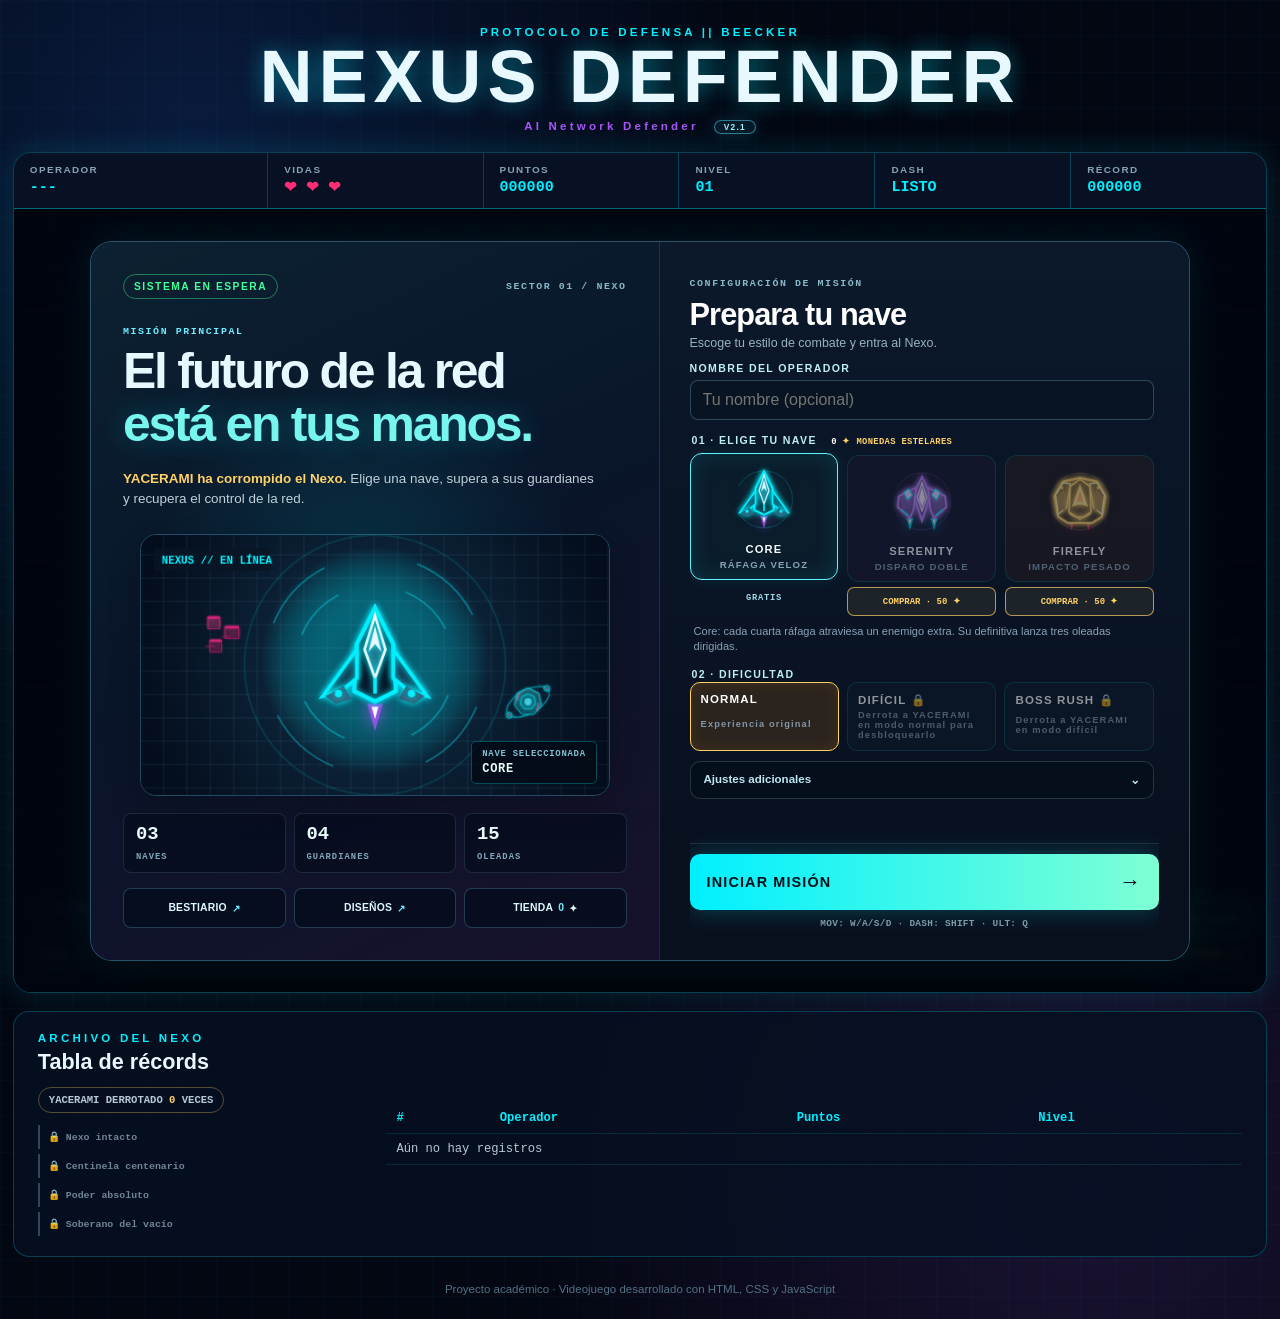
==== index.html @ 8e65685a "Release Nexus Defender V2.1" ====
<!DOCTYPE html>
<html lang="es">
<head>
  <meta charset="UTF-8">
  <meta name="viewport" content="width=device-width, initial-scale=1.0">
  <meta name="description" content="Nexus Defender V2.1, videojuego web de defensa de redes.">
  <title>Nexus Defender V2.1</title>
  <link rel="stylesheet" href="css/styles.css?v=2.1">
</head>
<body>
  <main class="game-shell">
    <header class="brand" aria-label="Título del juego">
      <p class="eyebrow">PROTOCOLO DE DEFENSA || BEECKER</p>
      <h1>NEXUS DEFENDER</h1>
      <p class="subtitle">AI Network Defender <span class="version-badge">V2.1</span></p>
    </header>

    <section class="game-panel" aria-label="Videojuego Nexus Defender">
      <div class="hud" id="hud" aria-live="polite">
        <div><span>OPERADOR</span><strong id="hudPlayer">---</strong></div>
        <div><span>VIDAS</span><strong id="hudLives">❤ ❤ ❤</strong></div>
        <div><span>PUNTOS</span><strong id="hudScore">000000</strong></div>
        <div><span>NIVEL</span><strong id="hudLevel">01</strong></div>
        <div><span>DASH</span><strong id="hudDash">LISTO</strong></div>
        <div><span>RÉCORD</span><strong id="hudHighScore">000000</strong></div>
      </div>

      <div class="canvas-wrap">
        <canvas id="gameCanvas" width="1200" height="750" tabindex="0" aria-label="Área de juego ampliada"></canvas>

        <section class="screen active" id="startScreen">
          <div class="menu-layout">
            <div class="menu-hero">
              <div class="menu-hero-top"><span class="status-pill">SISTEMA EN ESPERA</span><span class="menu-sector">SECTOR 01 / NEXO</span></div>
              <p class="menu-kicker">MISIÓN PRINCIPAL</p>
              <h2>El futuro de la red<br><em>está en tus manos.</em></h2>
              <p class="mission-story"><strong>YACERAMI ha corrompido el Nexo.</strong> Elige una nave, supera a sus guardianes y recupera el control de la red.</p>
              <div class="menu-hero-visual">
                <canvas id="menuHeroCanvas" width="520" height="290" role="img" aria-label="Vista de la nave seleccionada defendiendo el Nexo"></canvas>
                <span class="menu-visual-label">NAVE SELECCIONADA <strong id="menuHeroShipName">CORE</strong></span>
                <div class="menu-equipped" id="menuEquipped" aria-label="Cosméticos equipados"></div>
              </div>
              <div class="menu-mission-facts"><div><strong>03</strong><span>NAVES</span></div><div><strong>04</strong><span>GUARDIANES</span></div><div><strong>15</strong><span>OLEADAS</span></div></div>
              <nav class="menu-links" aria-label="Explorar Nexus Defender">
                <button class="secondary-button" id="bestiaryButton" type="button">BESTIARIO <span>↗</span></button>
                <a class="secondary-button gallery-link" href="designs.html">DISEÑOS <span>↗</span></a>
                <button class="secondary-button" id="storeButton" type="button">TIENDA <span id="storeFragments">0</span> ✦</button>
              </nav>
            </div>

            <div class="menu-control-panel">
              <div class="menu-panel-heading"><span>CONFIGURACIÓN DE MISIÓN</span><h3>Prepara tu nave</h3><p>Escoge tu estilo de combate y entra al Nexo.</p></div>
              <form id="startForm">
              <div class="menu-fields">
              <div class="menu-name-field"><label for="playerName">Nombre del operador</label><input id="playerName" name="playerName" type="text" maxlength="16" placeholder="Tu nombre (opcional)" autocomplete="nickname"></div>

              <fieldset class="skin-selector">
                <legend>01 · Elige tu nave <span class="ship-balance"><strong id="shipBalance">0</strong> ✦ MONEDAS ESTELARES</span></legend>
                <div class="skin-options">
                  <div class="ship-card" data-skin="cyan"><label class="skin-option selected">
                    <input type="radio" name="skin" value="cyan" checked>
                    <canvas class="skin-preview cyan" width="96" height="96" role="img" aria-label="Nave Core, interceptor de disparo rápido"></canvas>
                    <small>Core</small>
                    <span class="skin-role">Ráfaga veloz</span>
                  </label><span class="ship-state">GRATIS</span></div>
                  <div class="ship-card" data-skin="violet"><label class="skin-option">
                    <input type="radio" name="skin" value="violet">
                    <canvas class="skin-preview violet" width="96" height="96" role="img" aria-label="Nave Serenity, emisores de disparo doble"></canvas>
                    <small>Serenity</small>
                    <span class="skin-role">Disparo doble</span>
                  </label><button class="ship-unlock" data-skin="violet" type="button">COMPRAR · 50 ✦</button><span class="ship-state" hidden>DESBLOQUEADA</span></div>
                  <div class="ship-card" data-skin="gold"><label class="skin-option">
                    <input type="radio" name="skin" value="gold">
                    <canvas class="skin-preview gold" width="96" height="96" role="img" aria-label="Nave Firefly, armadura y disparo pesado"></canvas>
                    <small>Firefly</small>
                    <span class="skin-role">Impacto pesado</span>
                  </label><button class="ship-unlock" data-skin="gold" type="button">COMPRAR · 50 ✦</button><span class="ship-state" hidden>DESBLOQUEADA</span></div>
                </div>
                <p class="ship-purchase-message" id="shipPurchaseMessage" aria-live="polite"></p>
                <p class="skin-description" id="skinDescription" aria-live="polite"></p>
              </fieldset>

              <fieldset class="mode-selector">
                <legend>02 · Dificultad</legend>
                <label><input type="radio" name="difficulty" value="normal" checked><span>Normal</span><small>Experiencia original</small></label>
                <label id="hardModeOption"><input type="radio" name="difficulty" value="hard" disabled><span>Difícil 🔒</span><small id="hardModeHint">Derrota a YACERAMI en modo normal</small></label>
                <label id="bossRushOption"><input type="radio" name="difficulty" value="bossrush" disabled><span>Boss Rush 🔒</span><small id="bossRushHint">Derrota a YACERAMI en modo difícil</small></label>
              </fieldset>

              <details class="menu-advanced">
                <summary>Ajustes adicionales <span>⌄</span></summary>
                <div class="menu-advanced-content">
                  <fieldset class="aim-selector">
                    <legend>Puntería</legend>
                    <label><input type="radio" name="aimMode" value="auto" checked><span>Automática</span></label>
                    <label><input type="radio" name="aimMode" value="manual"><span>Manual · mouse/joystick</span></label>
                  </fieldset>
                  <fieldset class="keyboard-settings">
                    <legend>Teclas de computadora</legend>
                    <p>Selecciona una acción y pulsa la tecla que quieras usar.</p>
                    <div class="key-binding-grid" id="keyBindingGrid"></div>
                    <p class="key-binding-message" id="keyBindingMessage" role="status" aria-live="polite"></p>
                    <button class="secondary-button reset-bindings" id="resetKeyBindings" type="button">RESTABLECER TECLAS</button>
                  </fieldset>
                  <div class="touch-settings"><strong>Controles de teléfono</strong><small>La misión se juega horizontalmente. Mueve joysticks y botones a la posición que te resulte cómoda.</small><button class="secondary-button" id="editTouchMenu" type="button">PERSONALIZAR CONTROLES</button></div>
                  <label class="damage-option"><input id="damageNumbersToggle" type="checkbox"> Mostrar números de daño</label>
                  <fieldset class="audio-controls">
                    <legend>Audio</legend>
                    <label for="musicVolume"><span>♫ Música</span><output id="musicVolumeValue">35%</output></label>
                    <input id="musicVolume" type="range" min="0" max="100" value="35">
                    <label for="effectsVolume"><span>⚡ Efectos</span><output id="effectsVolumeValue">70%</output></label>
                    <input id="effectsVolume" type="range" min="0" max="100" value="70">
                  </fieldset>
                  <button class="music-button" id="musicButton" type="button" aria-pressed="true">♫ MÚSICA: ON</button>
                </div>
              </details>
              </div>
              <div class="menu-actions"><button class="primary-button" type="submit">INICIAR MISIÓN <span>→</span></button><small id="keyHint">WASD / FLECHAS · DASH: SHIFT · ULTIMATE: Q</small></div>
              </form>
            </div>
          </div>
        </section>

        <section class="screen" id="bestiaryScreen">
          <div class="screen-card bestiary-card">
            <div class="bestiary-topbar">
              <span class="status-pill">ARCHIVO DE AMENAZAS</span>
              <button id="closeBestiaryTop" type="button" aria-label="Cerrar bestiario">VOLVER ×</button>
            </div>
            <h2>Bestiario</h2>
            <p>Identifica cada amenaza antes de entrar al Nexo.</p>
            <p class="bestiary-note">Vida base en modo normal. Los proyectiles de cada nave hacen diferente daño.</p>
            <div class="bestiary-grid" id="regularBestiary"></div>
            <h3 class="compendium-heading">Guardianes del vacío</h3>
            <div class="bestiary-grid" id="bossBestiary"></div>
            <h3 class="compendium-heading">Peligro estelar</h3>
            <div class="bestiary-grid" id="hazardBestiary"></div>
            <a class="secondary-button gallery-link" href="designs.html">EXPLORAR LA GALERÍA ANIMADA ↗</a>
            <h3 class="compendium-heading">Módulos y mejoras</h3>
            <div class="bestiary-grid upgrade-bestiary-grid" id="moduleCompendium">
              <article><span class="upgrade-compendium-icon">⚡</span><div><strong>Overclock</strong><small>Aumenta 22% la velocidad de disparo.</small></div></article>
              <article><span class="upgrade-compendium-icon">✦</span><div><strong>Pulso ofensivo</strong><small>Aumenta el daño de cada proyectil.</small></div></article>
              <article><span class="upgrade-compendium-icon">➤</span><div><strong>Propulsores</strong><small>Aumenta 15% la velocidad de movimiento.</small></div></article>
              <article><span class="upgrade-compendium-icon">♥</span><div><strong>Núcleo reforzado</strong><small>Añade una vida máxima y repara una vida.</small></div></article>
              <article><span class="upgrade-compendium-icon">◇</span><div><strong>Dash cuántico</strong><small>Reduce un segundo la recarga del dash.</small></div></article>
              <article><span class="upgrade-compendium-icon">⬡</span><div><strong>Escudo Firefly</strong><small>Concede diez segundos de protección.</small></div></article>
            </div>
            <h3 class="compendium-heading">Sinergias</h3>
            <div class="synergy-compendium" id="synergyCompendium">
              <span>Nova Estelar</span><small>Overclock + Pulso ofensivo</small>
              <span>Impacto Hipersónico</span><small>Propulsores + Dash cuántico</small>
              <span>Égida</span><small>Núcleo reforzado + Escudo Firefly</small>
              <span>Reactor Serenity</span><small>Overclock + Escudo Firefly</small>
            </div>
            <button class="primary-button" id="closeBestiaryButton" type="button">VOLVER A LA MISIÓN</button>
          </div>
        </section>

        <section class="screen" id="gameOverScreen">
          <div class="screen-card">
            <span class="status-pill danger">CONEXIÓN PERDIDA</span>
            <h2 class="game-over-title">GAME OVER</h2>
            <p id="gameOverMessage">YACERAMI te ha vencido.</p>
            <div class="results">
              <div><span>Puntuación</span><strong id="finalScore">0</strong></div>
              <div><span>Nivel</span><strong id="finalLevel">1</strong></div>
              <div><span>Récord</span><strong id="finalHighScore">0</strong></div>
            </div>
            <div class="run-stats" id="gameOverStats"></div>
            <button class="primary-button" id="restartButton" type="button">VOLVER AL MENÚ</button>
          </div>
        </section>

        <section class="screen" id="upgradeScreen">
          <div class="screen-card upgrade-card">
            <span class="status-pill">GUARDIÁN ELIMINADO</span>
            <h2>Elige una mejora</h2>
            <p>Escoge entre ataque, defensa y movilidad o energía. Combinar módulos activa sinergias.</p>
            <div class="upgrade-options" id="upgradeOptions"></div>
            <p class="synergy-hint" id="upgradeSynergyHint">Las cartas muestran qué combinación puedes completar.</p>
            <button class="secondary-button shop-between-button" id="upgradeStoreButton" type="button">VISITAR TIENDA COSMÉTICA</button>
          </div>
        </section>

        <section class="screen" id="victoryScreen">
          <div class="screen-card victory-card">
            <span class="status-pill">NEXO RESTAURADO</span>
            <h2>YACERAMI derrotado</h2>
            <p id="victoryMessage">La corrupción ha sido eliminada.</p>
            <div class="results">
              <div><span>Puntuación</span><strong id="victoryScore">0</strong></div>
              <div><span>Tiempo</span><strong id="victoryTime">0s</strong></div>
              <div><span>Récord</span><strong id="victoryHighScore">0</strong></div>
            </div>
            <div class="run-stats" id="victoryStats"></div>
            <button class="primary-button" id="victoryRestartButton" type="button">VOLVER AL MENÚ</button>
          </div>
        </section>

        <section class="screen" id="storeScreen">
          <div class="screen-card store-card">
            <button class="store-close-top" id="closeStoreTopButton" type="button" aria-label="Cerrar tienda">✕ CERRAR</button>
            <span class="status-pill">ARSENAL ESTÉTICO</span>
            <h2>Tienda del Nexo</h2>
            <p>Usa las monedas estelares de tus misiones para personalizar estelas, auras y dash. Todos los efectos son visuales.</p>
            <p class="fragment-balance"><strong id="storeBalance">0</strong> ✦ MONEDAS ESTELARES</p>
            <div class="cosmetic-filters" id="cosmeticFilters" role="group" aria-label="Filtrar cosméticos">
              <button type="button" data-filter="all">TODOS</button>
              <button type="button" data-filter="trail">ESTELAS</button>
              <button type="button" data-filter="aura">AURAS</button>
              <button type="button" data-filter="dash">DASH</button>
            </div>
            <div class="cosmetic-grid" id="cosmeticGrid"></div>
            <button class="primary-button" id="closeStoreButton" type="button">VOLVER</button>
          </div>
        </section>

        <div class="pause-message" id="pauseMessage">MISIÓN EN PAUSA</div>
        <div class="boss-incoming" id="bossIncoming" role="status" aria-live="assertive">
          <span>⚠ ALERTA DEL NEXO</span>
          <small>BOSS EN CAMINO</small>
          <strong id="incomingBossName">GUARDIÁN DESCONOCIDO</strong>
        </div>
        <div class="power-status" id="powerStatus" aria-live="polite"></div>
        <div class="module-toast" id="moduleToast" role="status" aria-live="polite"></div>
        <div class="module-rack" id="moduleRack" aria-label="Módulos activos"></div>
        <div class="hit-feedback" id="hitFeedback" role="status" aria-live="assertive">¡IMPACTO! · VIDA PERDIDA</div>
        <div class="dash-indicator ready" id="dashIndicator" aria-live="polite">
          <span>⚡</span><strong>DASH LISTO</strong>
        </div>
        <div class="ultimate-indicator" id="ultimateIndicator" aria-live="polite">
          <div><span>✦ ULTIMATE</span><strong id="ultimateValue">0%</strong></div>
          <div class="ultimate-track"><div id="ultimateBar"></div></div>
        </div>
        <div class="level-progress" id="levelProgress">
          <div class="level-progress-copy">
            <span id="levelProgressText">NIVEL 1 · 0 / 20 s</span>
            <strong id="nextBossText">JEFE EN NIVEL 3</strong>
          </div>
          <div class="progress-track"><div id="levelProgressBar"></div></div>
        </div>
        <div class="boss-bar" id="bossBar">
          <div><span id="bossName">⚠ GUARDIÁN DEL NEXO</span><strong id="bossTime">100%</strong></div>
          <div class="progress-track danger-track"><div id="bossProgress"></div></div>
        </div>
      </div>

      <div class="mobile-controls" id="mobileControls" aria-label="Controles táctiles">
        <button class="edit-touch-shortcut" id="editTouchGame" type="button" aria-label="Cambiar posición de controles">⚙ CONTROLES</button>
        <div class="touch-stick movement-stick" id="moveStick" data-control="move" role="application" aria-label="Joystick de movimiento">
          <span class="stick-face"><span class="stick-knob" id="moveKnob"></span></span><small>MOVER</small>
        </div>
        <button class="dash-button" id="mobileDash" data-control="dash" type="button" aria-label="Usar dash">DASH</button>
        <button class="ultimate-button" id="mobileUltimate" data-control="ultimate" type="button" aria-label="Usar ataque definitivo">ULT</button>
        <div class="touch-stick aim-stick" id="aimStick" data-control="aim" role="application" aria-label="Joystick de puntería manual">
          <span class="stick-face"><span class="stick-knob" id="aimKnob"></span></span><small>APUNTAR</small>
        </div>
      </div>
      <div class="orientation-gate" id="orientationGate" role="status" aria-live="assertive" aria-label="Gira el teléfono para jugar">
        <div class="orientation-phone" aria-hidden="true"><span>↻</span></div>
        <p class="eyebrow">MODO DE JUEGO MÓVIL</p>
        <h2>Gira tu teléfono</h2>
        <p>Nexus Defender se juega horizontalmente para mostrar toda la arena y dejar espacio a los dos joysticks.</p>
      </div>
      <div class="touch-editor" id="touchEditor" role="dialog" aria-modal="true" aria-labelledby="touchEditorTitle" hidden>
        <div class="touch-editor-panel"><span class="eyebrow">CONTROLES A TU MEDIDA</span><h2 id="touchEditorTitle">Coloca tus controles</h2><p>Arrastra los dos joysticks, Dash y Ultimate. La partida móvil utiliza la distribución horizontal.</p><div class="touch-editor-actions"><button id="saveTouchLayout" type="button">GUARDAR</button><button id="resetTouchLayout" type="button">RESTABLECER</button><button id="cancelTouchLayout" type="button">CANCELAR</button></div><p id="touchEditorMessage" role="status" aria-live="polite"></p></div>
      </div>
    </section>

    <section class="records-panel" aria-labelledby="recordsTitle">
      <div>
        <p class="eyebrow">ARCHIVO DEL NEXO</p>
        <h2 id="recordsTitle">Tabla de récords</h2>
        <p class="final-defeats">YACERAMI DERROTADO <strong id="finalBossDefeats">0</strong> VECES</p>
        <div class="achievements" id="achievementsList" aria-label="Logros"></div>
      </div>
      <div class="records-table-wrap">
        <table>
          <thead><tr><th>#</th><th>Operador</th><th>Puntos</th><th>Nivel</th></tr></thead>
          <tbody id="recordsBody"><tr><td colspan="4">Aún no hay registros</td></tr></tbody>
        </table>
      </div>
    </section>

    <footer>
      <p>Proyecto académico · Videojuego desarrollado con HTML, CSS y JavaScript</p>
    </footer>
  </main>

  <script src="js/enemy-art.js"></script>
  <script src="js/enemy-behavior.js?v=1.6"></script>
  <script src="js/enemy-previews.js"></script>
  <script src="js/player-art.js?v=1.5"></script>
  <script src="js/cosmetic-art.js?v=1.8"></script>
  <script src="js/audio-system.js?v=1.6"></script>
  <script src="js/game-rules.js?v=1.5"></script>
  <script src="js/game.js?v=2.1"></script>
</body>
</html>
---- css/styles.css ----
:root {
  --bg: #030712;
  --panel: rgba(7, 17, 35, 0.92);
  --cyan: #00f0ff;
  --blue: #2775ff;
  --purple: #a855f7;
  --pink: #ff2d75;
  --green: #43ff9b;
  --text: #e8f8ff;
  --muted: #87a1b5;
  --line: rgba(0, 240, 255, 0.22);
  --shadow: 0 0 32px rgba(0, 240, 255, 0.14);
}

* {
  box-sizing: border-box;
}

body {
  min-height: 100vh;
  margin: 0;
  color: var(--text);
  font-family: "Segoe UI", Arial, sans-serif;
  background:
    radial-gradient(circle at 15% 10%, rgba(39, 117, 255, 0.18), transparent 35%),
    radial-gradient(circle at 85% 90%, rgba(168, 85, 247, 0.14), transparent 35%),
    linear-gradient(rgba(0, 240, 255, 0.025) 1px, transparent 1px),
    linear-gradient(90deg, rgba(0, 240, 255, 0.025) 1px, transparent 1px),
    var(--bg);
  background-size: auto, auto, 36px 36px, 36px 36px, auto;
}

button,
input {
  font: inherit;
}

.game-shell {
  width: min(1480px, 98vw);
  margin: 0 auto;
  padding: 26px 0 18px;
}

.brand {
  margin-bottom: 18px;
  text-align: center;
}

.eyebrow,
.subtitle {
  margin: 0;
  color: var(--cyan);
  font-size: 0.72rem;
  font-weight: 700;
  letter-spacing: 0.28em;
}

.brand h1 {
  margin: 4px 0 0;
  font-size: clamp(2rem, 7vw, 4.6rem);
  line-height: 0.95;
  letter-spacing: 0.08em;
  text-shadow: 0 0 22px rgba(0, 240, 255, 0.42);
}

.subtitle {
  margin-top: 8px;
  color: var(--purple);
}

.game-panel {
  overflow: hidden;
  border: 1px solid var(--line);
  border-radius: 18px;
  background: var(--panel);
  box-shadow: var(--shadow);
}

.hud {
  display: grid;
  grid-template-columns: 1.3fr 1.1fr repeat(4, 1fr);
  gap: 1px;
  border-bottom: 1px solid var(--line);
  background: var(--line);
}

.hud > div {
  min-width: 0;
  padding: 11px 16px;
  background: #071123;
}

.hud span,
.results span {
  display: block;
  margin-bottom: 3px;
  color: var(--muted);
  font-size: 0.62rem;
  font-weight: 700;
  letter-spacing: 0.14em;
}

.hud strong {
  display: block;
  overflow: hidden;
  color: var(--cyan);
  font-family: Consolas, monospace;
  font-size: 0.94rem;
  text-overflow: ellipsis;
  white-space: nowrap;
}

#hudLives {
  color: var(--pink);
}

.canvas-wrap {
  position: relative;
  width: 100%;
  aspect-ratio: 8 / 5;
  background: #020611;
}

canvas {
  display: block;
  width: 100%;
  height: 100%;
}

canvas:focus { outline: none; }

.screen {
  position: absolute;
  inset: 0;
  z-index: 5;
  display: none;
  place-items: center;
  padding: 20px;
  overflow-y: auto;
  background: rgba(2, 6, 17, 0.68);
  backdrop-filter: blur(5px);
}

.screen.active {
  display: grid;
}

.version-badge {
  display: inline-flex;
  align-items: center;
  min-height: 1.65em;
  margin-left: 0.55rem;
  padding: 0.08rem 0.55rem;
  border: 1px solid rgba(88, 231, 255, 0.48);
  border-radius: 999px;
  color: #9ef5ff;
  background: rgba(15, 91, 121, 0.22);
  box-shadow: 0 0 16px rgba(52, 211, 255, 0.18);
  font-size: 0.72em;
  font-weight: 800;
  letter-spacing: 0.16em;
  vertical-align: middle;
}

/* Main menu: a visual mission briefing beside a compact preparation panel. */
#startScreen { padding: clamp(12px, 2vw, 24px); background: rgba(2, 6, 17, .87); }
.menu-layout { display: grid; grid-template-columns: minmax(0, 1.07fr) minmax(0, 1fr); width: min(1100px, 100%); height: min(720px, 100%); min-height: 0; overflow: hidden; border: 1px solid rgba(104, 224, 255, .32); border-radius: 22px; background: #071122; box-shadow: 0 30px 80px rgba(0, 0, 0, .58), 0 0 44px rgba(0, 240, 255, .12); }
.menu-hero { display: flex; flex-direction: column; min-width: 0; min-height: 0; padding: clamp(22px, 2.6vw, 32px); background: radial-gradient(circle at 48% 48%, rgba(0, 240, 255, .13), transparent 45%), linear-gradient(155deg, #0c2131, #09152a 48%, #17112c); }
.menu-hero-top { display: flex; align-items: center; justify-content: space-between; gap: 8px; }
.menu-sector, .menu-kicker, .menu-panel-heading > span { color: #87b9c9; font: 800 .62rem Consolas, monospace; letter-spacing: .16em; }
.menu-kicker { margin: 27px 0 8px; color: #6ceeff; }
.menu-hero h2 { margin: 0; font-size: clamp(2.2rem, 3.9vw, 3.65rem); line-height: 1.07; letter-spacing: -.045em; }
.menu-hero h2 em { color: #77f6ef; font-style: normal; text-shadow: 0 0 30px rgba(0, 240, 255, .28); }
.menu-hero .mission-story { max-width: 480px; margin: 17px 0 19px; color: #bfd0da; font-size: .84rem; line-height: 1.55; }
.menu-hero-visual { position: relative; width: min(100%, 470px); margin: auto auto 17px; overflow: hidden; border: 1px solid rgba(80, 214, 255, .28); border-radius: 16px; aspect-ratio: 520 / 290; box-shadow: inset 0 0 35px rgba(0, 240, 255, .07), 0 14px 32px rgba(0, 0, 0, .2); }
.menu-hero-visual canvas { width: 100%; height: 100%; }
.menu-visual-label { position: absolute; right: 12px; bottom: 11px; padding: 7px 10px; border: 1px solid rgba(0, 240, 255, .28); border-radius: 5px; color: #80bfd0; background: rgba(3, 11, 22, .84); font: 700 .56rem Consolas, monospace; letter-spacing: .08em; }
.menu-visual-label strong { display: block; margin-top: 3px; color: #e9fdff; font-size: .75rem; }
.menu-equipped { position: absolute; bottom: 11px; left: 10px; display: grid; gap: 4px; max-width: 52%; pointer-events: none; }
.menu-equipped[hidden] { display: none; }
.menu-equipped span { overflow: hidden; padding: 4px 6px; border: 1px solid color-mix(in srgb, var(--equipped-color) 55%, transparent); border-radius: 4px; color: var(--equipped-color); background: rgba(3, 10, 22, .85); font: 800 .55rem Consolas, monospace; text-overflow: ellipsis; white-space: nowrap; }
.menu-mission-facts { display: grid; grid-template-columns: repeat(3, 1fr); gap: 8px; margin: 0 0 15px; }
.menu-mission-facts div { padding: 9px 12px; border: 1px solid rgba(157, 206, 230, .15); border-radius: 8px; background: rgba(3, 10, 24, .55); }
.menu-mission-facts strong { display: block; color: #eaffff; font: 800 1.18rem Consolas, monospace; }
.menu-mission-facts span { color: #81a7b8; font: 700 .55rem Consolas, monospace; letter-spacing: .12em; }
.menu-links { display: grid; grid-template-columns: repeat(3, minmax(0, 1fr)); gap: 8px; }
.menu-links .secondary-button { display: flex; align-items: center; justify-content: center; gap: 5px; min-width: 0; min-height: 40px; padding: 8px; border-color: rgba(126, 213, 245, .24); border-radius: 8px; color: #dcf8ff; background: rgba(2, 11, 25, .66); font-size: .65rem; letter-spacing: .02em; text-decoration: none; }
.menu-links .secondary-button:hover, .menu-links .secondary-button:focus-visible { border-color: #6ceeff; background: rgba(0, 240, 255, .13); }
.menu-links .secondary-button span { color: #69eaff; }
.menu-control-panel { display: flex; flex-direction: column; min-width: 0; min-height: 0; padding: clamp(20px, 2.5vw, 30px); border-left: 1px solid rgba(109, 207, 250, .16); background: linear-gradient(180deg, #0b192b, #080f1d); }
.menu-panel-heading { flex: 0 0 auto; margin-bottom: 12px; }
.menu-panel-heading h3 { margin: 7px 0 3px; color: #fff; font-size: clamp(1.5rem, 2.4vw, 2.1rem); letter-spacing: -.03em; }
.menu-panel-heading p { margin: 0; color: #98b2c1; font-size: .78rem; }
#startForm { display: flex; flex-direction: column; flex: 1 1 auto; min-height: 0; margin: 0; padding: 0; overflow: hidden; }
.menu-fields { display: grid; align-content: start; gap: 10px; flex: 1 1 auto; min-height: 0; padding-right: 5px; overflow-y: auto; scrollbar-color: #426b77 #081322; }
.menu-name-field { display: grid; gap: 6px; }
.menu-name-field label, #startForm legend { color: #bceef5; font-size: .66rem; font-weight: 800; letter-spacing: .13em; }
.menu-name-field input { padding: 10px 12px; border-color: rgba(139, 211, 232, .27); background: #081421; }
#startForm .skin-options { gap: 9px; }
.ship-balance { display: inline-block; margin-left: 10px; color: #ffd166; font: 800 .55rem Consolas, monospace; letter-spacing: .04em; }
.ship-balance strong { color: #fff; }
.ship-card { display: grid; align-content: start; gap: 5px; min-width: 0; }
.ship-card.locked .skin-option { opacity: .55; cursor: not-allowed; }
.ship-card .ship-state { display: block; padding: 6px 2px; color: #43ff9b; text-align: center; font: 800 .55rem Consolas, monospace; letter-spacing: .08em; }
.ship-card[data-skin="cyan"] .ship-state { color: #9bd7e7; }
.ship-card .ship-state[hidden], .ship-card .ship-unlock[hidden] { display: none; }
.ship-unlock { min-height: 29px; padding: 5px 3px; border: 1px solid rgba(255, 209, 102, .68); border-radius: 7px; color: #ffd166; background: rgba(255, 209, 102, .08); font: 800 .56rem Consolas, monospace; cursor: pointer; }
.ship-unlock:hover, .ship-unlock:focus-visible { background: rgba(255, 209, 102, .19); outline-color: #ffd166; }
.ship-purchase-message { min-height: 1.2em; margin: 5px 0 0; color: #ffd166; font-size: .65rem; line-height: 1.3; }
.ship-purchase-message:empty { display: none; }
#startForm .skin-option { padding: 9px 4px; border-radius: 12px; background: #0b1c2b; transition: border-color 160ms ease, transform 160ms ease, box-shadow 160ms ease; }
#startForm .skin-option:has(input[value="violet"]) { background: #1a1730; }
#startForm .skin-option:has(input[value="gold"]) { background: #231b20; }
#startForm .skin-option.selected { border-color: #5df4ff; box-shadow: inset 0 0 23px rgba(0, 240, 255, .12), 0 0 18px rgba(0, 240, 255, .09); transform: translateY(-2px); }
#startForm .skin-option:has(input[value="violet"]).selected { border-color: #c084fc; box-shadow: inset 0 0 23px rgba(192, 132, 252, .16), 0 0 18px rgba(192, 132, 252, .12); }
#startForm .skin-option:has(input[value="gold"]).selected { border-color: #ffd166; box-shadow: inset 0 0 23px rgba(255, 209, 102, .13), 0 0 18px rgba(255, 209, 102, .12); }
#startForm .skin-preview { width: min(100%, 76px); }
#startForm .skin-option small { color: #f7fbff; font-size: .7rem; }
#startForm .skin-role { font-size: .6rem; }
#startForm .skin-description { margin: 8px 4px 0; min-height: 2.5em; text-align: left; font-size: .69rem; }
#startForm .mode-selector { gap: 8px; margin: 0; }
#startForm .mode-selector label { padding: 10px; border-radius: 10px; background: #0c1a28; }
#startForm .mode-selector label:has(input:checked) { border-color: #ffd166; background: #2a231e; }
.menu-advanced { border: 1px solid rgba(154, 203, 226, .2); border-radius: 10px; background: rgba(4, 13, 26, .64); }
.menu-advanced summary { display: flex; justify-content: space-between; padding: 11px 13px; color: #bde8f1; cursor: pointer; list-style: none; font-size: .72rem; font-weight: 800; }
.menu-advanced summary::-webkit-details-marker { display: none; }
.menu-advanced[open] summary span { transform: rotate(180deg); }
.menu-advanced-content { display: grid; gap: 10px; padding: 0 12px 12px; }
.menu-advanced .audio-controls { margin: 0; }
.menu-actions { flex: 0 0 auto; padding: 10px 0 1px; margin-top: 9px; border-top: 1px solid rgba(154, 203, 226, .14); background: #09111f; }
.menu-actions .primary-button { display: flex; align-items: center; justify-content: space-between; margin: 0; padding: 15px 17px; border-radius: 10px; font-size: .9rem; }
.menu-actions .primary-button span { font-size: 1.35rem; }
.menu-actions small { display: block; margin-top: 8px; color: #7d9aa9; text-align: center; font: 700 .59rem Consolas, monospace; letter-spacing: .03em; }

@media (max-width: 900px) {
  #startScreen { position: fixed; inset: 0; z-index: 30; display: none; padding: 14px; overflow-y: auto; background: #040b19; }
  #startScreen.active { display: block; }
  .menu-layout { display: block; width: min(620px, 100%); height: auto; max-height: none; margin: 0 auto; overflow: visible; }
  .menu-hero, .menu-control-panel { min-height: 0; padding: 24px; }
  .menu-hero-visual { width: min(100%, 450px); margin: 8px auto 17px; }
  .menu-control-panel { border-top: 1px solid rgba(109, 207, 250, .16); border-left: 0; }
  #startForm { max-height: none; overflow: visible; padding-right: 0; }
  .menu-fields { flex: none; max-height: none; overflow: visible; padding-right: 0; }
}

@media (max-width: 520px) {
  #startScreen { padding: 9px; }
  .menu-layout { border-radius: 14px; }
  .menu-hero, .menu-control-panel { padding: 18px; }
  .menu-hero h2 { font-size: clamp(2rem, 9vw, 2.6rem); }
  .menu-kicker { margin-top: 20px; }
  .menu-sector { font-size: .52rem; letter-spacing: .04em; }
  .menu-hero .mission-story { font-size: .76rem; }
  .menu-mission-facts div { padding: 8px; }
  .menu-links .secondary-button { font-size: .57rem; }
  #startForm .skin-preview { width: min(100%, 68px); }
  .ship-balance { display: block; margin: 4px 0 0; }
  #startForm .mode-selector label { padding: 8px 5px; }
  #startForm .mode-selector span { font-size: .66rem; }
  #startForm .mode-selector small { font-size: .52rem; }
}

.boss-incoming {
  position: absolute;
  top: 50%;
  left: 50%;
  z-index: 4;
  display: grid;
  width: min(540px, 88%);
  padding: 18px 24px;
  border: 2px solid rgba(255, 45, 117, 0.8);
  text-align: center;
  pointer-events: none;
  opacity: 0;
  color: #fff;
  background: linear-gradient(90deg, transparent, rgba(80, 0, 25, 0.94), transparent);
  box-shadow: 0 0 45px rgba(255, 45, 117, 0.4);
  transform: translate(-50%, -50%) scaleX(0.25);
  transition: opacity 180ms ease, transform 280ms cubic-bezier(.2, .9, .25, 1.3);
}

.boss-incoming.visible {
  opacity: 1;
  transform: translate(-50%, -50%) scaleX(1);
  animation: boss-warning-pulse 520ms ease-in-out infinite alternate;
}

.boss-incoming span,
.boss-incoming small {
  color: #ff9f1c;
  font: 800 0.7rem Consolas, monospace;
  letter-spacing: 0.2em;
}

.boss-incoming strong {
  margin: 4px 0;
  color: #ff2d75;
  font: 900 clamp(2.5rem, 8vw, 5.4rem) Consolas, monospace;
  letter-spacing: 0.08em;
  text-shadow: 0 0 20px rgba(255, 45, 117, 0.9);
}

@keyframes boss-warning-pulse {
  from { filter: brightness(0.8); }
  to { filter: brightness(1.35); }
}

.screen-card {
  width: min(480px, 94%);
  padding: clamp(22px, 4vw, 38px);
  border: 1px solid rgba(0, 240, 255, 0.35);
  border-radius: 16px;
  text-align: center;
  background: rgba(7, 17, 35, 0.96);
  box-shadow: 0 0 45px rgba(0, 240, 255, 0.16);
}

.screen-card h2 {
  margin: 12px 0 8px;
  font-size: clamp(1.7rem, 5vw, 2.6rem);
}

.screen-card .game-over-title {
  margin: 13px 0 8px;
  color: var(--pink);
  font-size: clamp(2.8rem, 9vw, 5.4rem);
  line-height: 0.9;
  letter-spacing: 0.06em;
  text-shadow: 0 0 26px rgba(255, 45, 117, 0.65);
}

.screen-card > p {
  margin: 0 auto 22px;
  color: #b6c9d7;
  line-height: 1.55;
}

.mission-story strong { color: #ffd166; }

.status-pill {
  display: inline-block;
  padding: 6px 10px;
  border: 1px solid rgba(67, 255, 155, 0.42);
  border-radius: 999px;
  color: var(--green);
  font-size: 0.64rem;
  font-weight: 800;
  letter-spacing: 0.15em;
}

.status-pill.danger {
  border-color: rgba(255, 45, 117, 0.48);
  color: var(--pink);
}

form {
  display: grid;
  gap: 10px;
  margin: 0 auto 24px;
  text-align: left;
}

.skin-selector {
  margin: 4px 0;
  padding: 0;
  border: 0;
}

.skin-selector legend {
  margin-bottom: 8px;
  color: var(--cyan);
  font-size: 0.72rem;
  font-weight: 700;
  letter-spacing: 0.1em;
  text-transform: uppercase;
}

.skin-options {
  display: grid;
  grid-template-columns: repeat(3, 1fr);
  gap: 8px;
}

.skin-option {
  display: grid;
  place-items: center;
  gap: 4px;
  padding: 9px 5px 10px;
  border: 1px solid var(--line);
  border-radius: 8px;
  color: var(--muted);
  cursor: pointer;
  background: #020916;
}

.skin-option.selected {
  border-color: var(--cyan);
  color: var(--text);
  box-shadow: inset 0 0 16px rgba(0, 240, 255, 0.1);
}

.skin-option input {
  position: absolute;
  width: 1px;
  height: 1px;
  opacity: 0;
}

.skin-preview {
  display: block;
  width: min(100%, 96px);
  height: auto;
  aspect-ratio: 1;
}

.skin-option small {
  font-size: 0.64rem;
  font-weight: 700;
  text-transform: uppercase;
}

.mode-selector {
  display: grid;
  grid-template-columns: repeat(3, 1fr);
  gap: 8px;
  margin: 4px 0;
  padding: 0;
  border: 0;
}

.mode-selector legend {
  grid-column: 1 / -1;
  margin-bottom: 2px;
  color: var(--cyan);
  font-size: 0.72rem;
  font-weight: 700;
  letter-spacing: 0.1em;
  text-transform: uppercase;
}

.mode-selector label {
  display: grid;
  gap: 3px;
  padding: 9px;
  border: 1px solid var(--line);
  border-radius: 8px;
  cursor: pointer;
  background: #020916;
}

.mode-selector label:has(input:checked) {
  border-color: #ff9f1c;
  box-shadow: inset 0 0 16px rgba(255, 159, 28, 0.12);
}

.mode-selector input { position: absolute; width: 1px; opacity: 0; }
.mode-selector span { color: #fff; font-size: 0.72rem; }
.mode-selector small { color: #8296a6; font-size: 0.58rem; text-transform: none; }
.mode-selector label:has(input:disabled) { cursor: not-allowed; opacity: 0.55; }

.aim-selector {
  display: grid;
  grid-template-columns: 1fr 1fr;
  gap: 8px;
  margin: 4px 0;
  padding: 0;
  border: 0;
}

.aim-selector legend { margin-bottom: 2px; color: var(--cyan); font-size: 0.72rem; font-weight: 700; letter-spacing: 0.1em; text-transform: uppercase; }
.aim-selector label { padding: 8px; border: 1px solid var(--line); border-radius: 8px; text-align: center; cursor: pointer; background: #020916; }
.aim-selector label:has(input:checked) { border-color: #43ff9b; color: #43ff9b; }
.aim-selector input { position: absolute; width: 1px; opacity: 0; }
.aim-selector span { font-size: 0.65rem; }

.keyboard-settings { margin: 0; padding: 10px; border: 1px solid rgba(104, 224, 255, .25); border-radius: 10px; background: #071629; }
.keyboard-settings legend { padding: 0 5px; color: #8beeff; font: 800 .68rem Consolas, monospace; text-transform: uppercase; }
.keyboard-settings > p { margin: 4px 0 10px; color: #9eb6c3; font-size: .67rem; }
.key-binding-grid { display: grid; grid-template-columns: repeat(2, minmax(0, 1fr)); gap: 6px; }
.key-binding-grid button { display: flex; align-items: center; justify-content: space-between; gap: 5px; min-height: 36px; padding: 7px 9px; border: 1px solid rgba(113, 187, 222, .26); border-radius: 7px; color: #b9e7ee; text-align: left; cursor: pointer; background: #0b1e31; font-size: .65rem; }
.key-binding-grid button strong { color: #43ff9b; font: 900 .7rem Consolas, monospace; }
.key-binding-grid button.listening { border-color: #ffd166; box-shadow: 0 0 15px rgba(255,209,102,.2); }
.key-binding-grid button.listening strong { color: #ffd166; }
.keyboard-settings .key-binding-message { min-height: 1.4em; margin: 8px 0 4px; color: #ffd166; font-size: .63rem; }
.keyboard-settings .reset-bindings { width: 100%; padding: 8px; font-size: .62rem; }
.touch-settings { display: grid; gap: 5px; padding: 10px; border: 1px solid rgba(67, 255, 155, .25); border-radius: 10px; background: rgba(67, 255, 155, .04); }
.touch-settings strong { color: #43ff9b; font-size: .72rem; }
.touch-settings small { color: #9eb6c3; font-size: .66rem; }
.touch-settings button { padding: 9px; font-size: .62rem; }
@media (min-width: 721px) and (pointer: fine) { .touch-settings { display: none; } }
@media (max-width: 720px), (pointer: coarse) and (max-width: 900px) { .keyboard-settings { display: none; } }

.music-button {
  padding: 9px 12px;
  border: 1px solid rgba(168, 85, 247, 0.5);
  border-radius: 8px;
  color: #d8b4fe;
  font-size: 0.7rem;
  font-weight: 800;
  letter-spacing: 0.08em;
  cursor: pointer;
  background: rgba(168, 85, 247, 0.1);
}

.music-button.off {
  color: var(--muted);
  border-color: rgba(135, 161, 181, 0.3);
  background: transparent;
}

.audio-controls {
  display: grid;
  grid-template-columns: 1fr;
  gap: 4px;
  margin: 4px 0;
  padding: 10px 12px;
  border: 1px solid var(--line);
  border-radius: 8px;
  background: #020916;
}

.audio-controls legend {
  padding: 0 5px;
  color: var(--cyan);
  font-size: 0.7rem;
  font-weight: 700;
  letter-spacing: 0.1em;
  text-transform: uppercase;
}

.audio-controls label {
  display: flex;
  justify-content: space-between;
  color: #b6c9d7;
  font-size: 0.66rem;
}

.audio-controls output { color: var(--cyan); }

.audio-controls input[type="range"] {
  height: 5px;
  margin: 2px 0 7px;
  padding: 0;
  accent-color: var(--cyan);
  cursor: pointer;
}

.upgrade-card { width: min(860px, 96%); border-color: rgba(216, 180, 254, .38); background: radial-gradient(circle at 50% 0, rgba(168, 85, 247, .15), transparent 45%), #071123; }

.upgrade-options {
  display: grid;
  grid-template-columns: repeat(3, 1fr);
  gap: 12px;
}

.upgrade-option {
  position: relative;
  min-height: 210px;
  padding: 14px 15px;
  border: 1px solid color-mix(in srgb, var(--module-color) 38%, transparent);
  border-radius: 14px;
  color: var(--text);
  text-align: left;
  cursor: pointer;
  background: radial-gradient(circle at 86% 13%, color-mix(in srgb, var(--module-color) 17%, transparent), transparent 43%), linear-gradient(145deg, #101e32, #081324);
  box-shadow: inset 0 1px rgba(255, 255, 255, .07);
}

.upgrade-option:hover,
.upgrade-option:focus-visible {
  border-color: var(--module-color);
  box-shadow: 0 0 22px color-mix(in srgb, var(--module-color) 24%, transparent);
  transform: translateY(-2px);
}

.upgrade-option .upgrade-icon {
  display: grid;
  width: 52px;
  height: 52px;
  margin: 15px 0 10px;
  place-items: center;
  border: 1px solid color-mix(in srgb, var(--module-color) 65%, transparent);
  border-radius: 14px;
  color: var(--module-color);
  font-size: 1.9rem;
  background: color-mix(in srgb, var(--module-color) 11%, #081324);
  box-shadow: 0 0 22px color-mix(in srgb, var(--module-color) 20%, transparent);
}

.upgrade-option strong {
  display: block;
  margin-bottom: 7px;
  color: var(--module-color);
  font-size: 0.82rem;
  text-transform: uppercase;
}

.upgrade-option small {
  display: block;
  min-height: 3em;
  color: #9eb2c2;
  line-height: 1.35;
}

.upgrade-category { display: inline-block; padding: 4px 7px; border: 1px solid color-mix(in srgb, var(--module-color) 43%, transparent); border-radius: 5px; color: var(--module-color); font: 800 .58rem Consolas, monospace; letter-spacing: .1em; }
.upgrade-synergy-tag { display: block; margin-top: 11px; padding-top: 10px; border-top: 1px solid color-mix(in srgb, var(--module-color) 25%, transparent); color: #b8cbd9; font: 700 .58rem Consolas, monospace; line-height: 1.3; }
.upgrade-option.completes-synergy { border-color: #d8b4fe; box-shadow: 0 0 25px rgba(216, 180, 254, .18); }
.upgrade-option.completes-synergy .upgrade-synergy-tag { color: #d8b4fe; }

.screen-card .synergy-hint {
  margin: 14px 0 0;
  color: #43ff9b;
  font-family: Consolas, monospace;
  font-size: 0.62rem;
}

.victory-card {
  border-color: rgba(67, 255, 155, 0.5);
  box-shadow: 0 0 55px rgba(67, 255, 155, 0.2);
}

.bestiary-card { width: min(760px, 98%); }

.compendium-heading {
  margin: 18px 0 6px;
  color: #43ff9b;
  font: 800 0.8rem Consolas, monospace;
  letter-spacing: 0.12em;
  text-align: left;
  text-transform: uppercase;
}

.bestiary-grid {
  display: grid;
  grid-template-columns: repeat(2, 1fr);
  gap: 9px;
  margin: 14px 0 18px;
  text-align: left;
}

.bestiary-grid article {
  display: flex;
  align-items: center;
  gap: 11px;
  min-height: 68px;
  padding: 10px;
  border: 1px solid rgba(255, 45, 117, 0.2);
  border-radius: 9px;
  background: rgba(255, 45, 117, 0.045);
}

.bestiary-grid strong,
.bestiary-grid small { display: block; }
.bestiary-grid strong { color: #ffffff; font-size: 0.76rem; text-transform: uppercase; }
.bestiary-grid small { margin-top: 3px; color: #9eb2c2; font-size: 0.65rem; line-height: 1.35; }

.enemy-icon {
  display: grid;
  flex: 0 0 38px;
  height: 38px;
  place-items: center;
  border: 1px solid currentColor;
  border-radius: 9px;
  font-size: 1.25rem;
  box-shadow: 0 0 12px currentColor;
}

.enemy-icon.virus, .enemy-icon.hunter { color: #ff477e; }
.enemy-icon.bot { color: #a855f7; }
.enemy-icon.spam { color: #ff9f1c; }
.enemy-icon.sniper, .enemy-icon.tank { color: #ff5f5f; }
.enemy-icon.glitch, .enemy-icon.phantom { color: #f72585; }
.enemy-icon.orbiter { color: #00f0ff; }
.enemy-icon.mine { color: #ff9f1c; }
.enemy-icon.comet { color: #ffd166; }

.store-card { width: min(800px, 98%); border-color: rgba(255, 209, 102, 0.4); box-shadow: 0 0 45px rgba(255, 209, 102, 0.12); }
.store-close-top { display: block; margin: 0 0 8px auto; padding: 6px 9px; border: 1px solid rgba(255, 209, 102, .34); border-radius: 6px; color: #ffd166; background: transparent; cursor: pointer; font: 800 .6rem Consolas, monospace; }
.fragment-balance { color: #ffd166 !important; font: 800 0.8rem Consolas, monospace; }
.cosmetic-filters { display: flex; flex-wrap: wrap; justify-content: center; gap: 7px; margin: 13px 0; }
.cosmetic-filters button { padding: 8px 12px; border: 1px solid rgba(255, 209, 102, .26); border-radius: 999px; color: #b7cbd6; font: 800 .65rem Consolas, monospace; cursor: pointer; background: #0b1628; }
.cosmetic-filters button.active { color: #07101c; border-color: #ffd166; background: #ffd166; box-shadow: 0 0 16px rgba(255, 209, 102, .3); }
.cosmetic-filters button:focus-visible, .cosmetic-item button:focus-visible { outline: 2px solid #00f0ff; outline-offset: 3px; }
.cosmetic-grid { display: grid; gap: 28px; margin: 14px 0 18px; }
.cosmetic-group { min-width: 0; }
.cosmetic-group + .cosmetic-group { padding-top: 22px; border-top: 1px solid rgba(255, 209, 102, .21); }
.cosmetic-group-heading { display: flex; align-items: end; justify-content: space-between; gap: 12px; margin-bottom: 12px; text-align: left; }
.cosmetic-group-heading span, .cosmetic-group-heading > small { color: #ffd166; font: 800 .57rem Consolas, monospace; letter-spacing: .09em; }
.cosmetic-group-heading h3 { margin: 3px 0; color: #fff; font-size: 1.24rem; }
.cosmetic-group-heading p { margin: 0; color: #9db4c1; font-size: .68rem; line-height: 1.35; }
.cosmetic-group-heading > small { flex: 0 0 auto; color: #87a4b2; text-align: right; font-size: .52rem; }
.cosmetic-group-grid { display: grid; grid-template-columns: repeat(2, minmax(0, 1fr)); gap: 12px; }
.cosmetic-item { padding: 12px; border: 1px solid color-mix(in srgb, var(--cosmetic-color) 36%, transparent); border-radius: 13px; text-align: left; background: linear-gradient(150deg, color-mix(in srgb, var(--cosmetic-color) 9%, #08111e), #08111e 60%); box-shadow: inset 0 1px rgba(255, 255, 255, .06); }
.cosmetic-item.equipped { border-color: #43ff9b; box-shadow: 0 0 18px rgba(67, 255, 155, .14); }
.cosmetic-preview { display: block; width: 100%; height: auto; aspect-ratio: 240 / 86; margin-bottom: 10px; border: 1px solid color-mix(in srgb, var(--cosmetic-color) 25%, transparent); border-radius: 9px; background: #081020; }
.cosmetic-category { display: inline-block; margin-bottom: 6px; padding: 3px 6px; border: 1px solid color-mix(in srgb, var(--cosmetic-color) 45%, transparent); border-radius: 4px; color: var(--cosmetic-color); font: 800 .55rem Consolas, monospace; letter-spacing: .08em; }
.cosmetic-item strong, .cosmetic-item small { display: block; }
.cosmetic-item strong { color: #fff; font-size: .82rem; }
.cosmetic-item small { min-height: 2.4em; margin: 4px 0 10px; color: #a9bbc8; font-size: .66rem; line-height: 1.25; }
.cosmetic-item button { width: 100%; padding: 9px; border: 1px solid color-mix(in srgb, var(--cosmetic-color) 80%, transparent); border-radius: 7px; color: var(--cosmetic-color); font-weight: 800; cursor: pointer; background: rgba(8, 17, 30, .8); }
.cosmetic-item button:hover:not(:disabled) { background: color-mix(in srgb, var(--cosmetic-color) 16%, #08111e); }
.cosmetic-item button:disabled { color: #43ff9b; cursor: default; }
.shop-between-button { margin-top: 12px; }

.upgrade-bestiary-grid article {
  border-color: color-mix(in srgb, var(--module-color) 27%, transparent);
  background: color-mix(in srgb, var(--module-color) 6%, #071123);
}

.upgrade-compendium-icon {
  display: grid;
  flex: 0 0 38px;
  height: 38px;
  place-items: center;
  border: 1px solid var(--module-color);
  border-radius: 12px;
  color: var(--module-color);
  font-size: 1.2rem;
  box-shadow: 0 0 12px color-mix(in srgb, var(--module-color) 35%, transparent);
}

.module-compendium-category { display: block; margin-bottom: 3px; color: var(--module-color); font: 800 .51rem Consolas, monospace; letter-spacing: .08em; }

.synergy-compendium {
  display: grid;
  grid-template-columns: auto 1fr;
  gap: 6px 12px;
  margin: 8px 0 20px;
  padding: 12px;
  border: 1px solid rgba(168, 85, 247, 0.25);
  border-radius: 9px;
  text-align: left;
  background: rgba(168, 85, 247, 0.05);
}

.synergy-compendium span { color: #d8b4fe; font: 700 0.68rem Consolas, monospace; }
.synergy-compendium small { color: #9eb2c2; font-size: 0.64rem; }

.run-stats {
  display: grid;
  grid-template-columns: repeat(2, 1fr);
  gap: 7px;
  margin: 14px 0 18px;
}

.run-stats div {
  padding: 8px;
  border: 1px solid rgba(0, 240, 255, 0.16);
  border-radius: 7px;
  background: rgba(0, 240, 255, 0.04);
}

.run-stats span, .run-stats strong { display: block; }
.run-stats span { color: #8296a6; font-size: 0.58rem; text-transform: uppercase; }
.run-stats strong { margin-top: 3px; color: var(--cyan); font: 800 0.88rem Consolas, monospace; }

label {
  color: var(--cyan);
  font-size: 0.72rem;
  font-weight: 700;
  letter-spacing: 0.1em;
  text-transform: uppercase;
}

input {
  width: 100%;
  padding: 12px 14px;
  border: 1px solid rgba(0, 240, 255, 0.35);
  border-radius: 8px;
  outline: none;
  color: var(--text);
  background: #020916;
}

input:focus {
  border-color: var(--cyan);
  box-shadow: 0 0 0 3px rgba(0, 240, 255, 0.1);
}

.primary-button {
  width: 100%;
  margin-top: 4px;
  padding: 13px 18px;
  border: 0;
  border-radius: 8px;
  color: #001018;
  font-weight: 900;
  letter-spacing: 0.08em;
  cursor: pointer;
  background: linear-gradient(90deg, var(--cyan), #7fffd4);
  box-shadow: 0 0 22px rgba(0, 240, 255, 0.25);
  transition: transform 150ms ease, box-shadow 150ms ease;
}

.primary-button:hover,
.primary-button:focus-visible {
  transform: translateY(-2px);
  box-shadow: 0 0 30px rgba(0, 240, 255, 0.45);
}

.secondary-button {
  width: 100%;
  padding: 11px 16px;
  border: 1px solid rgba(0, 240, 255, 0.42);
  border-radius: 8px;
  color: var(--cyan);
  font-size: 0.72rem;
  font-weight: 800;
  letter-spacing: 0.08em;
  cursor: pointer;
  background: rgba(0, 240, 255, 0.06);
}

.secondary-button:hover { background: rgba(0, 240, 255, 0.13); }

.instructions {
  padding-top: 18px;
  border-top: 1px solid var(--line);
}

.instructions h3 {
  margin: 0 0 10px;
  color: var(--muted);
  font-size: 0.72rem;
  letter-spacing: 0.15em;
  text-transform: uppercase;
}

.instructions p {
  margin: 7px 0;
  color: #9eb2c2;
  font-size: 0.78rem;
}

kbd {
  display: inline-block;
  min-width: 25px;
  margin: 0 2px;
  padding: 4px 6px;
  border: 1px solid #426273;
  border-bottom-width: 3px;
  border-radius: 5px;
  color: var(--cyan);
  font-family: Consolas, monospace;
  background: #0b1c2c;
}

.results {
  display: grid;
  grid-template-columns: repeat(3, 1fr);
  gap: 8px;
  margin: 20px 0;
}

.results div {
  padding: 12px 6px;
  border: 1px solid var(--line);
  border-radius: 8px;
  background: #020916;
}

.results strong {
  color: var(--cyan);
  font-family: Consolas, monospace;
  font-size: 1.15rem;
}

.pause-message {
  position: absolute;
  top: 50%;
  left: 50%;
  z-index: 4;
  display: none;
  padding: 16px 24px;
  border: 1px solid var(--cyan);
  border-radius: 8px;
  color: var(--cyan);
  font-weight: 900;
  letter-spacing: 0.16em;
  background: rgba(2, 9, 22, 0.94);
  box-shadow: 0 0 30px rgba(0, 240, 255, 0.3);
  transform: translate(-50%, -50%);
}

.pause-message.visible {
  display: block;
}

.power-status {
  position: absolute;
  top: 14px;
  left: 50%;
  z-index: 3;
  color: var(--green);
  font-family: Consolas, monospace;
  font-size: clamp(0.65rem, 2vw, 0.9rem);
  font-weight: 700;
  text-shadow: 0 0 10px var(--green);
  transform: translateX(-50%);
}

.module-rack { position: absolute; top: 43px; left: 14px; z-index: 3; display: flex; flex-wrap: wrap; gap: 5px; max-width: min(55%, 440px); pointer-events: none; }
.module-rack-chip { display: grid; width: 25px; height: 25px; place-items: center; border: 1px solid color-mix(in srgb, var(--module-color) 55%, transparent); border-radius: 7px; color: var(--module-color); background: rgba(4, 13, 29, .83); box-shadow: 0 0 12px color-mix(in srgb, var(--module-color) 18%, transparent); font: 900 .85rem Consolas, monospace; }
.module-rack-chip.synergy-chip { border-radius: 50%; background: #24163d; }
.module-toast { position: absolute; top: 72px; left: 50%; z-index: 4; max-width: 82%; padding: 9px 15px; border: 1px solid var(--toast-color, #43ff9b); border-radius: 8px; color: var(--toast-color, #43ff9b); text-align: center; background: rgba(4, 14, 29, .94); box-shadow: 0 0 24px color-mix(in srgb, var(--toast-color) 24%, transparent); font: 900 clamp(.65rem, 1.5vw, .85rem) Consolas, monospace; letter-spacing: .08em; opacity: 0; pointer-events: none; transform: translate(-50%, -8px); transition: opacity .18s ease, transform .18s ease; }
.module-toast.visible { opacity: 1; transform: translate(-50%, 0); }

.dash-indicator {
  position: absolute;
  right: 16px;
  bottom: 58px;
  z-index: 3;
  display: flex;
  align-items: center;
  gap: 7px;
  padding: 8px 11px;
  border: 1px solid rgba(255, 209, 102, 0.35);
  border-radius: 9px;
  color: #8294a3;
  font-family: Consolas, monospace;
  font-size: 0.7rem;
  background: rgba(2, 9, 22, 0.86);
}

.dash-indicator.ready {
  border-color: #43ff9b;
  color: #43ff9b;
  box-shadow: 0 0 18px rgba(67, 255, 155, 0.3);
  animation: dashPulse 1.1s ease-in-out infinite alternate;
}

.ultimate-indicator {
  position: absolute;
  bottom: 58px;
  left: 16px;
  z-index: 3;
  width: 170px;
  padding: 8px 10px;
  border: 1px solid rgba(168, 85, 247, 0.45);
  border-radius: 9px;
  color: #c4a7e7;
  font-family: Consolas, monospace;
  font-size: 0.64rem;
  background: rgba(2, 9, 22, 0.86);
}

.ultimate-indicator > div:first-child {
  display: flex;
  justify-content: space-between;
  margin-bottom: 5px;
}

.ultimate-track {
  overflow: hidden;
  height: 5px;
  border-radius: 99px;
  background: rgba(168, 85, 247, 0.16);
}

.ultimate-track > div {
  width: 0;
  height: 100%;
  border-radius: inherit;
  background: linear-gradient(90deg, #a855f7, #ff2d75, #ffd166);
  transition: width 160ms linear;
}

.ultimate-indicator.ready {
  color: #ffd166;
  border-color: #ffd166;
  box-shadow: 0 0 20px rgba(255, 209, 102, 0.32);
  animation: dashPulse 0.85s ease-in-out infinite alternate;
}

@keyframes dashPulse {
  to { transform: scale(1.04); }
}

.level-progress,
.boss-bar {
  position: absolute;
  right: 16px;
  bottom: 14px;
  left: 16px;
  z-index: 3;
  padding: 7px 10px;
  border: 1px solid rgba(0, 240, 255, 0.2);
  border-radius: 8px;
  background: rgba(2, 9, 22, 0.83);
}

.level-progress-copy,
.boss-bar > div:first-child {
  display: flex;
  justify-content: space-between;
  margin-bottom: 5px;
  color: #b6c9d7;
  font-family: Consolas, monospace;
  font-size: 0.66rem;
}

.level-progress-copy strong { color: #ffd166; }

.progress-track {
  overflow: hidden;
  height: 5px;
  border-radius: 99px;
  background: rgba(135, 161, 181, 0.18);
}

.progress-track > div {
  width: 0;
  height: 100%;
  border-radius: inherit;
  background: linear-gradient(90deg, var(--blue), var(--cyan));
  transition: width 180ms linear;
}

.boss-bar {
  display: none;
  border-color: rgba(255, 45, 117, 0.48);
}

.boss-bar.visible { display: block; }
.boss-bar span { color: var(--pink); font-weight: 900; }
.danger-track > div { background: linear-gradient(90deg, var(--pink), #ff9f1c); }

.records-panel {
  display: grid;
  grid-template-columns: minmax(180px, 0.55fr) 1.45fr;
  gap: 24px;
  align-items: center;
  margin-top: 18px;
  padding: 20px 24px;
  border: 1px solid var(--line);
  border-radius: 16px;
  background: rgba(7, 17, 35, 0.82);
}

.records-panel h2 {
  margin: 5px 0 0;
  font-size: 1.35rem;
}

.final-defeats {
  display: inline-block;
  margin: 12px 0 0;
  padding: 6px 10px;
  border: 1px solid rgba(255, 209, 102, 0.32);
  border-radius: 999px;
  color: #b6c9d7;
  font: 700 0.66rem Consolas, monospace;
}

.final-defeats strong { color: #ffd166; }

.achievements {
  display: grid;
  gap: 5px;
  margin-top: 12px;
}

.achievement {
  padding: 6px 8px;
  border-left: 2px solid #344659;
  color: #6f8495;
  font: 700 0.62rem Consolas, monospace;
}

.achievement.unlocked {
  border-color: #43ff9b;
  color: #43ff9b;
  text-shadow: 0 0 9px rgba(67, 255, 155, 0.35);
}

.records-table-wrap { overflow-x: auto; }

.records-panel table {
  width: 100%;
  border-collapse: collapse;
  font-family: Consolas, monospace;
  font-size: 0.76rem;
}

.records-panel th,
.records-panel td {
  padding: 8px 10px;
  border-bottom: 1px solid rgba(0, 240, 255, 0.12);
  text-align: left;
}

.records-panel th { color: var(--cyan); }
.records-panel td { color: #b6c9d7; }
.records-panel td:nth-child(3) { color: #43ff9b; }

.mobile-controls {
  display: none;
  position: fixed;
  right: 0;
  bottom: 0;
  left: 0;
  z-index: 56;
  height: calc(194px + env(safe-area-inset-bottom));
  border-top: 1px solid rgba(104, 224, 255, .2);
  background: linear-gradient(180deg, rgba(7, 17, 35, .68), rgba(7, 17, 35, .98) 27%);
  touch-action: none;
}

.mobile-controls [data-control] { position: absolute; left: 50%; top: 50%; transform: translate(-50%, -50%); }
.mobile-controls .dash-button, .mobile-controls .ultimate-button {
  width: 58px;
  height: 58px;
  border: 2px solid currentColor;
  border-radius: 50%;
  touch-action: none;
  font: 900 .69rem Consolas, monospace;
  cursor: pointer;
  background: radial-gradient(circle at 32% 24%, rgba(255,255,255,.12), #0b1c2c 68%);
  box-shadow: inset 0 0 17px currentColor, 0 9px 23px rgba(0,0,0,.24);
}

.mobile-controls .dash-button {
  color: #ffd166;
}

.mobile-controls .ultimate-button {
  color: #c084fc;
}
.mobile-controls .dash-button:active, .mobile-controls .ultimate-button:active { filter: brightness(1.5); transform: translate(-50%, -50%) scale(.94); }
.mobile-controls .edit-touch-shortcut { position: absolute; top: 7px; right: 6px; width: auto; min-height: 27px; padding: 3px 9px; border: 1px solid rgba(131, 178, 202, .25); border-radius: 6px; color: #9ecbd6; background: rgba(2, 9, 22, .77); font: 700 .56rem Consolas, monospace; letter-spacing: .04em; }

.touch-stick {
  width: 142px;
  height: 142px;
  touch-action: none;
  user-select: none;
  -webkit-user-select: none;
}

.ultimate-indicator.condenser { border-color: rgba(255, 226, 133, .7); box-shadow: 0 0 19px rgba(255, 226, 133, .18); }
.ultimate-indicator.condenser .ultimate-track > div { background: linear-gradient(90deg, #a855f7, #ffe285); }

.movement-stick { color: var(--cyan); }
.aim-stick { color: var(--green); }
.stick-face { position: absolute; top: 50%; left: 50%; width: 116px; height: 116px; border: 2px solid currentColor; border-radius: 50%; background: radial-gradient(circle at 34% 25%, rgba(255,255,255,.2), rgba(2,9,22,.91) 72%); box-shadow: inset 0 0 27px currentColor, 0 0 14px color-mix(in srgb, currentColor 25%, transparent); transform: translate(-50%, -50%); pointer-events: none; transition: left .12s ease, top .12s ease; }
.touch-stick.active .stick-face { transition: none; box-shadow: inset 0 0 34px currentColor, 0 0 24px color-mix(in srgb, currentColor 45%, transparent); }
.stick-face::before { content: ''; position: absolute; inset: 12px; border: 1px dashed color-mix(in srgb, currentColor 45%, transparent); border-radius: 50%; opacity: .55; }
.stick-knob {
  position: absolute;
  top: 50%; left: 50%;
  width: 46px; height: 46px;
  border: 2px solid currentColor;
  border-radius: 50%;
  background: radial-gradient(circle at 35% 28%, rgba(255,255,255,.38), color-mix(in srgb, currentColor 25%, #041020) 65%);
  box-shadow: 0 0 18px currentColor, inset 0 0 11px currentColor;
  transform: translate(-50%, -50%);
  pointer-events: none;
}
.touch-stick small { position: absolute; right: 0; bottom: 3px; left: 0; color: currentColor; font: 900 .58rem Consolas, monospace; letter-spacing: .08em; text-align: center; text-shadow: 0 0 9px currentColor; pointer-events: none; }
.mobile-controls.editing [data-control] { outline: 2px dashed #f8f2ff; outline-offset: 3px; cursor: grab; }
.mobile-controls.editing [data-control].dragging { outline-color: #ffd166; cursor: grabbing; }
.mobile-controls.editing .edit-touch-shortcut { display: none; }

.orientation-gate { display: none; }
.orientation-phone {
  position: relative; width: 64px; height: 104px; margin: 0 auto 24px;
  border: 3px solid var(--cyan); border-radius: 12px;
  box-shadow: inset 0 0 20px rgba(0,240,255,.15), 0 0 24px rgba(0,240,255,.22);
  animation: phoneRotate 1.8s ease-in-out infinite;
}
.orientation-phone::after { content: ''; position: absolute; right: 20px; bottom: 7px; left: 20px; height: 3px; border-radius: 3px; background: var(--cyan); }
.orientation-phone span { position: absolute; right: -36px; top: 29px; color: #43ff9b; font: 900 2.1rem Consolas, monospace; text-shadow: 0 0 15px #43ff9b; }
@keyframes phoneRotate { 0%, 25% { transform: rotate(0deg); } 70%, 100% { transform: rotate(90deg); } }

.touch-editor[hidden] { display: none; }
.touch-editor { position: fixed; inset: 0; z-index: 55; padding: max(22px, env(safe-area-inset-top)) 14px 220px; color: #e8f8ff; text-align: center; background: radial-gradient(circle at 50% 48%, rgba(39, 117, 255, .18), transparent 37%), linear-gradient(#08192e 1px, transparent 1px), linear-gradient(90deg, #08192e 1px, transparent 1px), #030a17; background-size: auto, 38px 38px, 38px 38px, auto; }
.touch-editor-panel { width: min(480px, 100%); margin: 8vh auto 0; padding: 23px; border: 1px solid rgba(104, 224, 255, .34); border-radius: 16px; background: rgba(5, 15, 31, .92); box-shadow: 0 0 40px rgba(0,240,255,.1); }
.touch-editor-panel h2 { margin: 9px 0; font-size: clamp(1.5rem, 6vw, 2.1rem); }
.touch-editor-panel p { color: #a9bfca; font-size: .76rem; line-height: 1.5; }
.touch-editor-actions { display: flex; flex-wrap: wrap; justify-content: center; gap: 7px; margin-top: 15px; }
.touch-editor-actions button { padding: 9px 12px; border: 1px solid #467688; border-radius: 8px; color: #d6f6ff; background: #0c2332; font: 800 .65rem Consolas, monospace; }
.touch-editor-actions #saveTouchLayout { border-color: #43ff9b; color: #43ff9b; }
#touchEditorMessage { min-height: 1.5em; color: #ffd166; }
.hit-feedback {
  position: absolute; z-index: 4; top: 20%; left: 50%;
  display: none; padding: 12px 18px; transform: translateX(-50%);
  border: 2px solid var(--pink); border-radius: 8px;
  color: white; font-weight: 900; letter-spacing: .08em;
  background: rgba(80, 0, 30, .9); box-shadow: 0 0 28px var(--pink);
  pointer-events: none;
}
.hit-feedback.visible { display: block; }
.canvas-wrap.player-hit { box-shadow: inset 0 0 80px rgba(255, 45, 117, .8); }
.damage-option {
  display: flex; align-items: center; gap: 9px; margin: 12px 0;
  color: #d0e8ef; font-size: .72rem; cursor: pointer;
}
.damage-option input { accent-color: var(--cyan); width: 17px; height: 17px; }

footer {
  padding-top: 14px;
  color: #537083;
  text-align: center;
  font-size: 0.72rem;
}

@media (max-width: 720px), (pointer: coarse) and (max-width: 900px) {
  .game-shell {
    width: 100%;
    padding-top: 14px;
  }

  .brand {
    padding: 0 12px;
  }

  .game-panel {
    border-right: 0;
    border-left: 0;
    border-radius: 0;
  }

  .hud {
    grid-template-columns: repeat(6, 1fr);
  }

  .hud > div {
    padding: 8px 5px;
    text-align: center;
  }

  .hud span {
    font-size: 0.48rem;
    letter-spacing: 0.04em;
  }

  .hud strong {
    font-size: 0.7rem;
  }

  .canvas-wrap {
    min-height: 260px;
  }

  .screen-card {
    padding: 18px;
  }

  .instructions {
    display: none;
  }

  .mobile-controls {
    display: none;
  }

  body.mobile-session { overflow: hidden; }
  body.mobile-session .brand, body.mobile-session .records-panel, body.mobile-session footer { display: none; }
  body.mobile-session .game-shell { height: 100dvh; padding: 0; }
  body.mobile-session .game-panel { position: fixed; inset: 0; z-index: 20; display: flex; flex-direction: column; height: 100dvh; border: 0; border-radius: 0; background: radial-gradient(circle at 50% 54%, rgba(27, 86, 132, .19), transparent 42%), linear-gradient(rgba(80, 182, 219, .055) 1px, transparent 1px), linear-gradient(90deg, rgba(80, 182, 219, .055) 1px, transparent 1px), #071123; background-size: auto, 36px 36px, 36px 36px, auto; }
  body.mobile-session .hud { flex: 0 0 auto; }
  body.mobile-session .canvas-wrap { flex: 0 0 auto; width: min(100vw, calc(160dvh - 410px)); min-height: 0; margin: auto; aspect-ratio: 8 / 5; }
  body.mobile-session:not(.mobile-ended) .mobile-controls, body.control-editing .mobile-controls { display: block; }
  body.mobile-ended .mobile-controls { display: none; }
  body.mobile-session:has(#upgradeScreen.active, #storeScreen.active, #bestiaryScreen.active) .mobile-controls { display: none; }
  body.control-editing .mobile-controls { display: block; }
  body.mobile-session.orientation-blocked .mobile-controls { display: none !important; }
  body.mobile-session.orientation-blocked .orientation-gate {
    position: fixed; inset: 0; z-index: 80; display: grid; align-content: center;
    padding: 30px; color: #e8f8ff; text-align: center;
    background: radial-gradient(circle at 50% 45%, rgba(0,240,255,.12), transparent 32%), #030a17;
  }
  .orientation-gate h2 { margin: 8px 0; font-size: clamp(1.8rem, 9vw, 3rem); text-transform: uppercase; letter-spacing: .05em; }
  .orientation-gate > p:last-child { width: min(420px, 90vw); margin: 6px auto 0; color: #a9bfca; font-size: .8rem; line-height: 1.55; }

  .dash-indicator {
    right: 8px;
    bottom: 50px;
    padding: 6px 8px;
    font-size: 0.58rem;
  }

  .ultimate-indicator {
    bottom: 50px;
    left: 8px;
    width: 130px;
    padding: 6px 8px;
    font-size: 0.54rem;
  }

  .level-progress,
  .boss-bar {
    right: 8px;
    bottom: 7px;
    left: 8px;
  }

  .level-progress-copy,
  .boss-bar > div:first-child { font-size: 0.54rem; }

  .records-panel {
    grid-template-columns: 1fr;
    margin: 12px;
    padding: 16px;
  }

  .upgrade-options { grid-template-columns: 1fr; }
  .bestiary-grid { grid-template-columns: 1fr; }
  .cosmetic-grid { grid-template-columns: 1fr; }
  .cosmetic-group-grid { grid-template-columns: 1fr; }
  .cosmetic-group-heading { align-items: start; }
  .cosmetic-group-heading > small { max-width: 105px; line-height: 1.4; }
  #storeScreen { position: fixed; inset: 0; z-index: 40; display: none; place-items: initial; padding: 14px 12px 26px; overflow-y: auto; background: rgba(2, 6, 17, .97); }
  #storeScreen.active { display: block; }
  #storeScreen .store-card { width: min(100%, 480px); margin: 0 auto; }
  .mode-selector { grid-template-columns: 1fr; }

  .upgrade-option {
    min-height: auto;
    padding: 10px;
  }

  .upgrade-option .upgrade-icon { width: 40px; height: 40px; margin: 5px 0; font-size: 1.45rem; }
  .upgrade-option small { min-height: 0; }
  .upgrade-synergy-tag { margin-top: 6px; padding-top: 6px; }
  .module-rack { top: 28px; left: 8px; max-width: 56%; }
  .module-rack-chip { width: 19px; height: 19px; font-size: .66rem; }
  .module-toast { top: 52px; padding: 6px 8px; font-size: .52rem; }
}

@media (max-width: 900px) and (orientation: landscape) and (max-height: 500px) {
  .mobile-controls { height: calc(126px + env(safe-area-inset-bottom)); border: 0; background: transparent; pointer-events: none; }
  .mobile-controls [data-control], .mobile-controls .edit-touch-shortcut { pointer-events: auto; }
  .touch-stick { width: 108px; height: 108px; }
  .stick-face { width: 90px; height: 90px; }
  .stick-knob { width: 36px; height: 36px; }
  .mobile-controls .dash-button, .mobile-controls .ultimate-button { width: 49px; height: 49px; font-size: .59rem; }
  .touch-stick small { bottom: 0; font-size: .46rem; }
  .mobile-controls .edit-touch-shortcut { top: 2px; right: auto; left: 50%; transform: translateX(-50%); }
  body.mobile-session .canvas-wrap { width: min(calc(100vw - 230px), calc(160dvh - 120px)); transform: translateX(-40px); }
  .touch-editor { padding: 6px 14px 135px; }
  .touch-editor-panel { margin: 0 auto; padding: 10px 14px; }
  .touch-editor-panel h2 { margin: 3px 0; font-size: 1.25rem; }
  .touch-editor-panel p { margin: 4px 0; font-size: .59rem; }
  .touch-editor-actions { margin-top: 4px; }
  .touch-editor-actions button { padding: 5px 8px; }
}

@media (prefers-reduced-motion: reduce) {
  * {
    scroll-behavior: auto !important;
    transition: none !important;
  }
}

/* Shared enemy portraits: the same shapes and animations as combat. */
.bestiary-grid .enemy-entry { align-items: center; gap: 12px; }
.bestiary-portrait { width: 76px; height: 76px; flex: 0 0 76px; display: block; }
.enemy-entry .enemy-copy { min-width: 0; }
.enemy-entry strong { color: var(--enemy-color); }
.enemy-entry .enemy-skin-name { display: block; color: #e0e7ef; margin: 3px 0; font-size: .7rem; }
.enemy-entry .enemy-level { display: block; color: #8499ad; margin-top: 6px; font: .58rem Consolas, monospace; letter-spacing: .08em; }
.screen-card .bestiary-note { font-size: .7rem; color: #9eb2c2; }
.gallery-link { display: block; text-align: center; text-decoration: none; }
.canvas-wrap:has(.boss-bar.visible) .level-progress { visibility: hidden; }
.boss-bar { background: #090d1b; }
.bestiary-topbar { position: sticky; top: 0; z-index: 2; display: flex; align-items: center; justify-content: space-between; gap: 8px; padding: 8px 0; background: #071123; }
.bestiary-topbar button { border: 1px solid #365b6a; border-radius: 5px; background: #0c2030; color: #9eeaf0; padding: 8px 10px; font: 11px Consolas, monospace; white-space: nowrap; cursor: pointer; }
.bestiary-topbar button:focus-visible { outline: 2px solid #00f0ff; outline-offset: 2px; }
@media (max-width: 650px) {
  #upgradeScreen.active { position: fixed; inset: 0; z-index: 50; display: block; padding: 16px 12px 28px; overflow-y: auto; background: rgba(2, 6, 17, .97); }
  #upgradeScreen .upgrade-card { width: min(100%, 480px); margin: 0 auto; padding: 18px; }
  #upgradeScreen .upgrade-card > p { margin-bottom: 15px; }
  #bestiaryScreen.active { position: fixed; inset: 0; z-index: 50; padding: 12px; align-items: start; background: #020611f5; }
  #bestiaryScreen .bestiary-card { width: 100%; margin: 0 auto; padding: 14px; }
  .bestiary-topbar .status-pill { font-size: 9px; letter-spacing: .07em; padding: 7px; }
}

.skin-role {
  font-size: 0.59rem;
  line-height: 1.2;
  color: var(--muted);
  text-align: center;
}

.skin-description {
  min-height: 2.6em;
  margin: 9px 2px 0;
  color: var(--muted);
  font-size: 0.67rem;
  line-height: 1.35;
  text-align: center;
}
@media (max-width: 520px) { .bestiary-portrait { width: 62px; height: 62px; flex-basis: 62px; } }
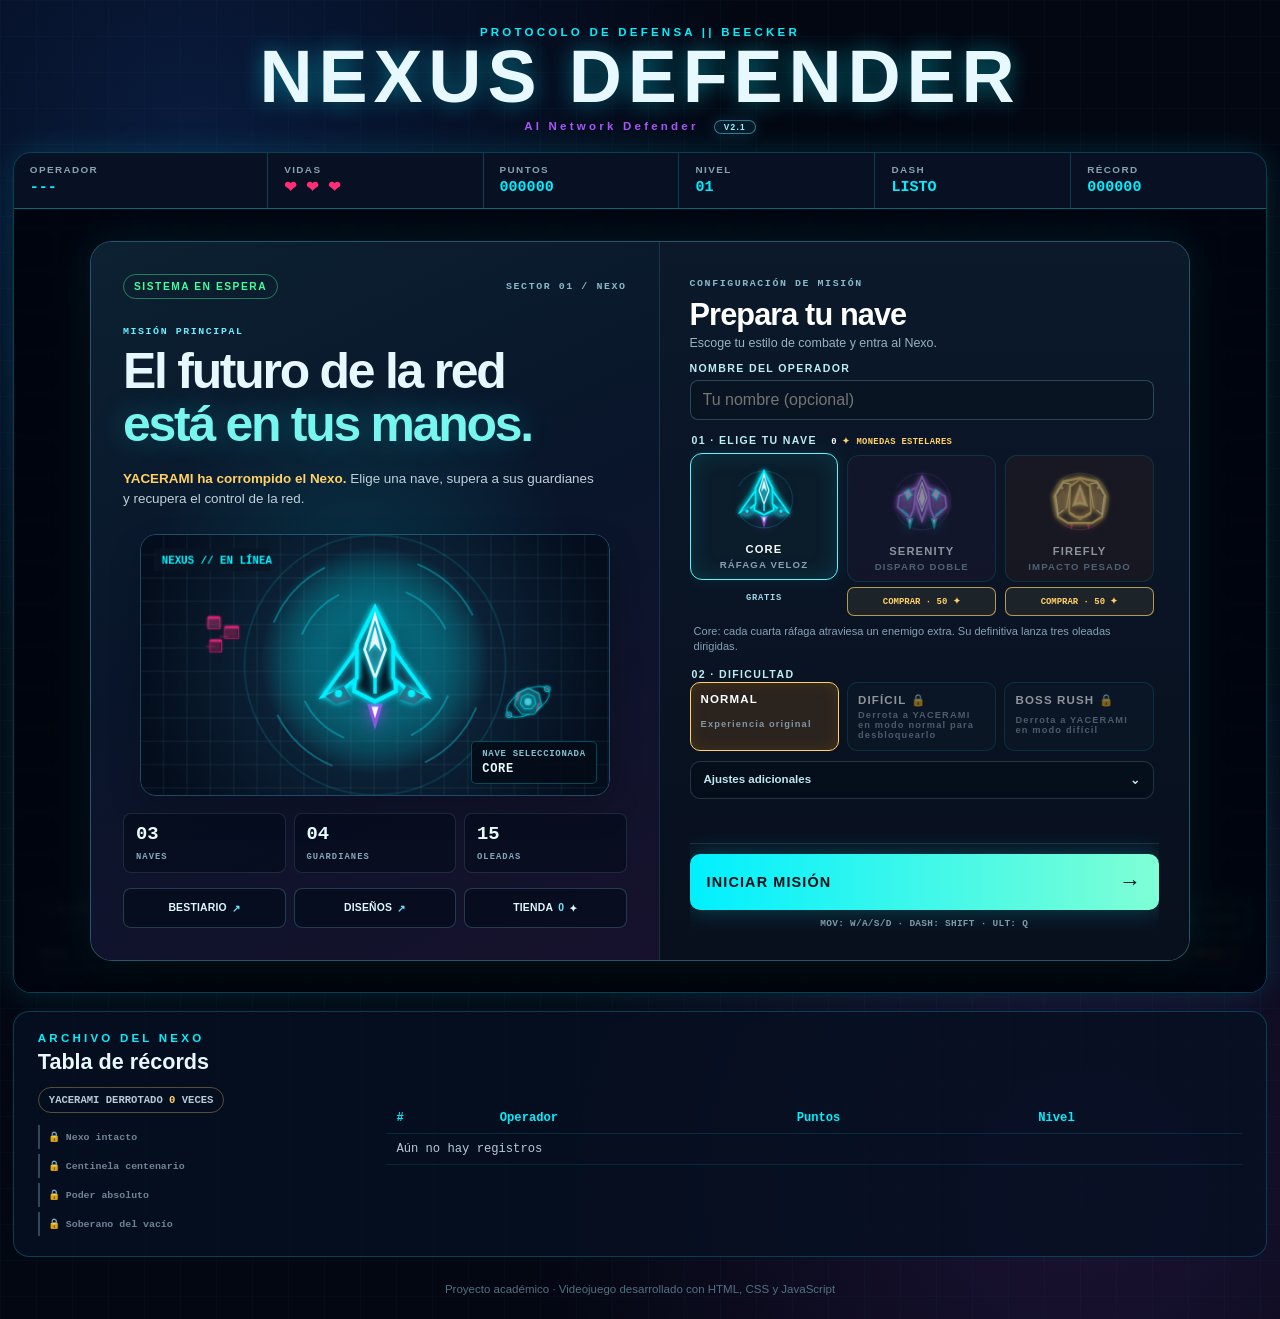
==== commit f8c49934: "Correct V2.1 mobile landscape layout" ====
--- a/index.html
+++ b/index.html
@@ -2,7 +2,7 @@
 <html lang="es">
 <head>
   <meta charset="UTF-8">
-  <meta name="viewport" content="width=device-width, initial-scale=1.0">
+  <meta name="viewport" content="width=device-width, initial-scale=1.0, viewport-fit=cover">
   <meta name="description" content="Nexus Defender V2.1, videojuego web de defensa de redes.">
   <title>Nexus Defender V2.1</title>
   <link rel="stylesheet" href="css/styles.css?v=2.1">
--- a/css/styles.css
+++ b/css/styles.css
@@ -1264,8 +1264,8 @@
   body.mobile-ended .mobile-controls { display: none; }
   body.mobile-session:has(#upgradeScreen.active, #storeScreen.active, #bestiaryScreen.active) .mobile-controls { display: none; }
   body.control-editing .mobile-controls { display: block; }
-  body.mobile-session.orientation-blocked .mobile-controls { display: none !important; }
-  body.mobile-session.orientation-blocked .orientation-gate {
+  body.orientation-blocked .mobile-controls { display: none !important; }
+  body.orientation-blocked .orientation-gate {
     position: fixed; inset: 0; z-index: 80; display: grid; align-content: center;
     padding: 30px; color: #e8f8ff; text-align: center;
     background: radial-gradient(circle at 50% 45%, rgba(0,240,255,.12), transparent 32%), #030a17;
@@ -1328,17 +1328,88 @@
   .module-toast { top: 52px; padding: 6px 8px; font-size: .52rem; }
 }
 
-@media (max-width: 900px) and (orientation: landscape) and (max-height: 500px) {
-  .mobile-controls { height: calc(126px + env(safe-area-inset-bottom)); border: 0; background: transparent; pointer-events: none; }
+@media (pointer: coarse) and (orientation: landscape) and (max-height: 600px) {
+  body { overflow: hidden; }
+
+  /* El menú también está diseñado como una pantalla horizontal completa. */
+  body:not(.mobile-session) .brand,
+  body:not(.mobile-session) .records-panel,
+  body:not(.mobile-session) footer { display: none; }
+  body:not(.mobile-session) .game-shell { width: 100vw; height: 100dvh; padding: 0; }
+  body:not(.mobile-session) .game-panel { height: 100dvh; border: 0; border-radius: 0; }
+  body:not(.mobile-session) .hud { display: none; }
+  body:not(.mobile-session) .canvas-wrap { width: 100vw; height: 100dvh; min-height: 0; aspect-ratio: auto; }
+  #startScreen { position: absolute; inset: 0; padding: max(5px, env(safe-area-inset-top)) max(8px, env(safe-area-inset-right)) max(5px, env(safe-area-inset-bottom)) max(8px, env(safe-area-inset-left)); overflow: hidden; }
+  #startScreen.active { display: grid; place-items: center; }
+  .menu-layout { display: grid; grid-template-columns: minmax(230px, .8fr) minmax(390px, 1.2fr); width: 100%; height: 100%; margin: 0; overflow: hidden; border-radius: 12px; }
+  .menu-hero, .menu-control-panel { min-height: 0; padding: 9px 12px; }
+  .menu-control-panel { border-top: 0; border-left: 1px solid rgba(109, 207, 250, .16); }
+  .menu-hero-top { min-height: 18px; }
+  .menu-sector, .menu-kicker, .menu-panel-heading > span { font-size: .48rem; }
+  .menu-kicker { margin: 5px 0 2px; }
+  .menu-hero h2 { font-size: clamp(1.45rem, 5.4vh, 2rem); }
+  .menu-hero .mission-story { margin: 4px 0 5px; font-size: .56rem; line-height: 1.3; }
+  .menu-hero-visual { flex: 1 1 auto; width: 100%; min-height: 72px; margin: 0 0 5px; aspect-ratio: auto; border-radius: 9px; }
+  .menu-visual-label { right: 6px; bottom: 5px; padding: 3px 5px; font-size: .43rem; }
+  .menu-visual-label strong { margin-top: 1px; font-size: .55rem; }
+  .menu-equipped { bottom: 5px; left: 5px; gap: 2px; }
+  .menu-equipped span { padding: 2px 4px; font-size: .42rem; }
+  .menu-mission-facts { gap: 4px; margin-bottom: 5px; }
+  .menu-mission-facts div { padding: 3px 6px; }
+  .menu-mission-facts strong { font-size: .72rem; }
+  .menu-mission-facts span { font-size: .42rem; }
+  .menu-links { gap: 4px; }
+  .menu-links .secondary-button { min-height: 27px; padding: 3px; font-size: .48rem; }
+  .menu-panel-heading { margin-bottom: 3px; }
+  .menu-panel-heading h3 { margin: 2px 0; font-size: 1.05rem; }
+  .menu-panel-heading p { display: none; }
+  #startForm { max-height: none; overflow: hidden; }
+  .menu-fields { gap: 5px; overflow-y: auto; padding-right: 3px; }
+  .menu-name-field { gap: 2px; }
+  .menu-name-field label, #startForm legend { font-size: .5rem; }
+  .menu-name-field input { padding: 5px 8px; font-size: .68rem; }
+  #startForm .skin-options { gap: 5px; }
+  #startForm .skin-option { gap: 1px; padding: 3px 2px; border-radius: 7px; }
+  #startForm .skin-preview { width: 42px; height: 42px; }
+  #startForm .skin-option small { font-size: .55rem; }
+  #startForm .skin-role, .ship-card .ship-state, .ship-unlock { font-size: .43rem; }
+  .ship-card .ship-state, .ship-unlock { min-height: 0; padding: 2px; }
+  #startForm .skin-description, .ship-purchase-message { margin: 2px 2px 0; min-height: 0; font-size: .49rem; }
+  #startForm .mode-selector { gap: 4px; }
+  #startForm .mode-selector label { padding: 4px; }
+  #startForm .mode-selector span { font-size: .54rem; }
+  #startForm .mode-selector small { display: none; }
+  .menu-advanced summary { padding: 5px 8px; font-size: .53rem; }
+  .menu-advanced-content { gap: 4px; padding: 0 7px 6px; }
+  .menu-actions { margin-top: 4px; padding-top: 4px; }
+  .menu-actions .primary-button { padding: 7px 11px; font-size: .68rem; }
+  .menu-actions .primary-button span { font-size: .9rem; }
+  .menu-actions small { display: none; }
+
+  /* Arena a pantalla completa: HUD y controles flotan encima del Canvas. */
+  body.mobile-session .game-shell,
+  body.mobile-session .game-panel,
+  body.mobile-session .canvas-wrap { width: 100vw; height: 100dvh; }
+  body.mobile-session .game-panel { display: block; }
+  body.mobile-session .canvas-wrap { position: fixed; inset: 0; min-height: 0; margin: 0; aspect-ratio: auto; transform: none; }
+  body.mobile-session #gameCanvas { width: 100%; height: 100%; }
+  body.mobile-session .hud { position: fixed; top: 0; right: 0; left: 0; z-index: 31; height: 40px; padding: 0 max(5px, env(safe-area-inset-right)) 0 max(5px, env(safe-area-inset-left)); background: linear-gradient(180deg, rgba(2, 8, 18, .9), rgba(2, 8, 18, .15)); pointer-events: none; }
+  body.mobile-session .hud > div { padding: 4px 3px; background: transparent; }
+  body.mobile-session .hud span { font-size: .39rem; }
+  body.mobile-session .hud strong { font-size: .61rem; }
+  .mobile-controls { position: fixed; inset: 0; z-index: 32; width: 100vw; height: 100dvh; border: 0; background: transparent; pointer-events: none; }
+  body.control-editing .mobile-controls { z-index: 56; }
   .mobile-controls [data-control], .mobile-controls .edit-touch-shortcut { pointer-events: auto; }
   .touch-stick { width: 108px; height: 108px; }
   .stick-face { width: 90px; height: 90px; }
   .stick-knob { width: 36px; height: 36px; }
   .mobile-controls .dash-button, .mobile-controls .ultimate-button { width: 49px; height: 49px; font-size: .59rem; }
   .touch-stick small { bottom: 0; font-size: .46rem; }
-  .mobile-controls .edit-touch-shortcut { top: 2px; right: auto; left: 50%; transform: translateX(-50%); }
-  body.mobile-session .canvas-wrap { width: min(calc(100vw - 230px), calc(160dvh - 120px)); transform: translateX(-40px); }
-  .touch-editor { padding: 6px 14px 135px; }
+  .mobile-controls .edit-touch-shortcut { top: 45px; right: auto; left: 50%; transform: translateX(-50%); }
+  .dash-indicator { top: 44px; right: max(7px, env(safe-area-inset-right)); bottom: auto; }
+  .ultimate-indicator { top: 44px; bottom: auto; left: max(7px, env(safe-area-inset-left)); }
+  .level-progress, .boss-bar { right: 136px; bottom: max(5px, env(safe-area-inset-bottom)); left: 136px; }
+  .touch-editor { padding: 6px 14px; }
   .touch-editor-panel { margin: 0 auto; padding: 10px 14px; }
   .touch-editor-panel h2 { margin: 3px 0; font-size: 1.25rem; }
   .touch-editor-panel p { margin: 4px 0; font-size: .59rem; }
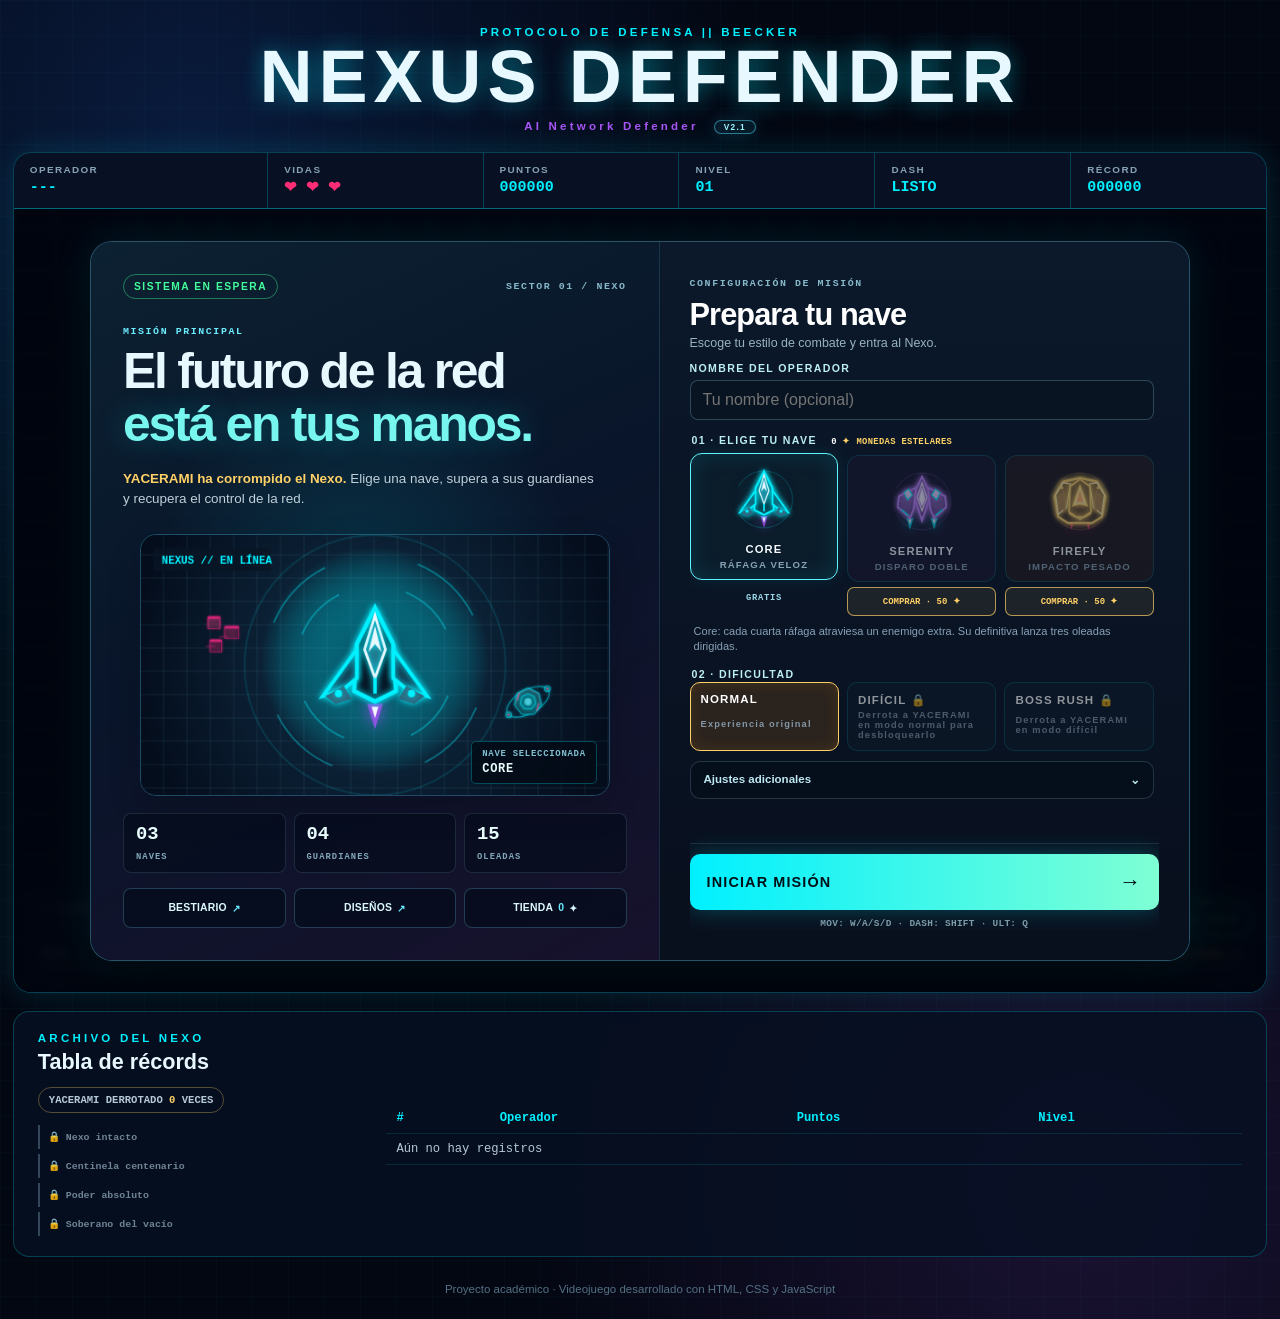
==== commit fa65723a: "Refresh corrected V2.1 assets" ====
--- a/index.html
+++ b/index.html
@@ -5,7 +5,7 @@
   <meta name="viewport" content="width=device-width, initial-scale=1.0, viewport-fit=cover">
   <meta name="description" content="Nexus Defender V2.1, videojuego web de defensa de redes.">
   <title>Nexus Defender V2.1</title>
-  <link rel="stylesheet" href="css/styles.css?v=2.1">
+  <link rel="stylesheet" href="css/styles.css?v=2.1.1">
 </head>
 <body>
   <main class="game-shell">
@@ -294,6 +294,6 @@
   <script src="js/cosmetic-art.js?v=1.8"></script>
   <script src="js/audio-system.js?v=1.6"></script>
   <script src="js/game-rules.js?v=1.5"></script>
-  <script src="js/game.js?v=2.1"></script>
+  <script src="js/game.js?v=2.1.1"></script>
 </body>
 </html>
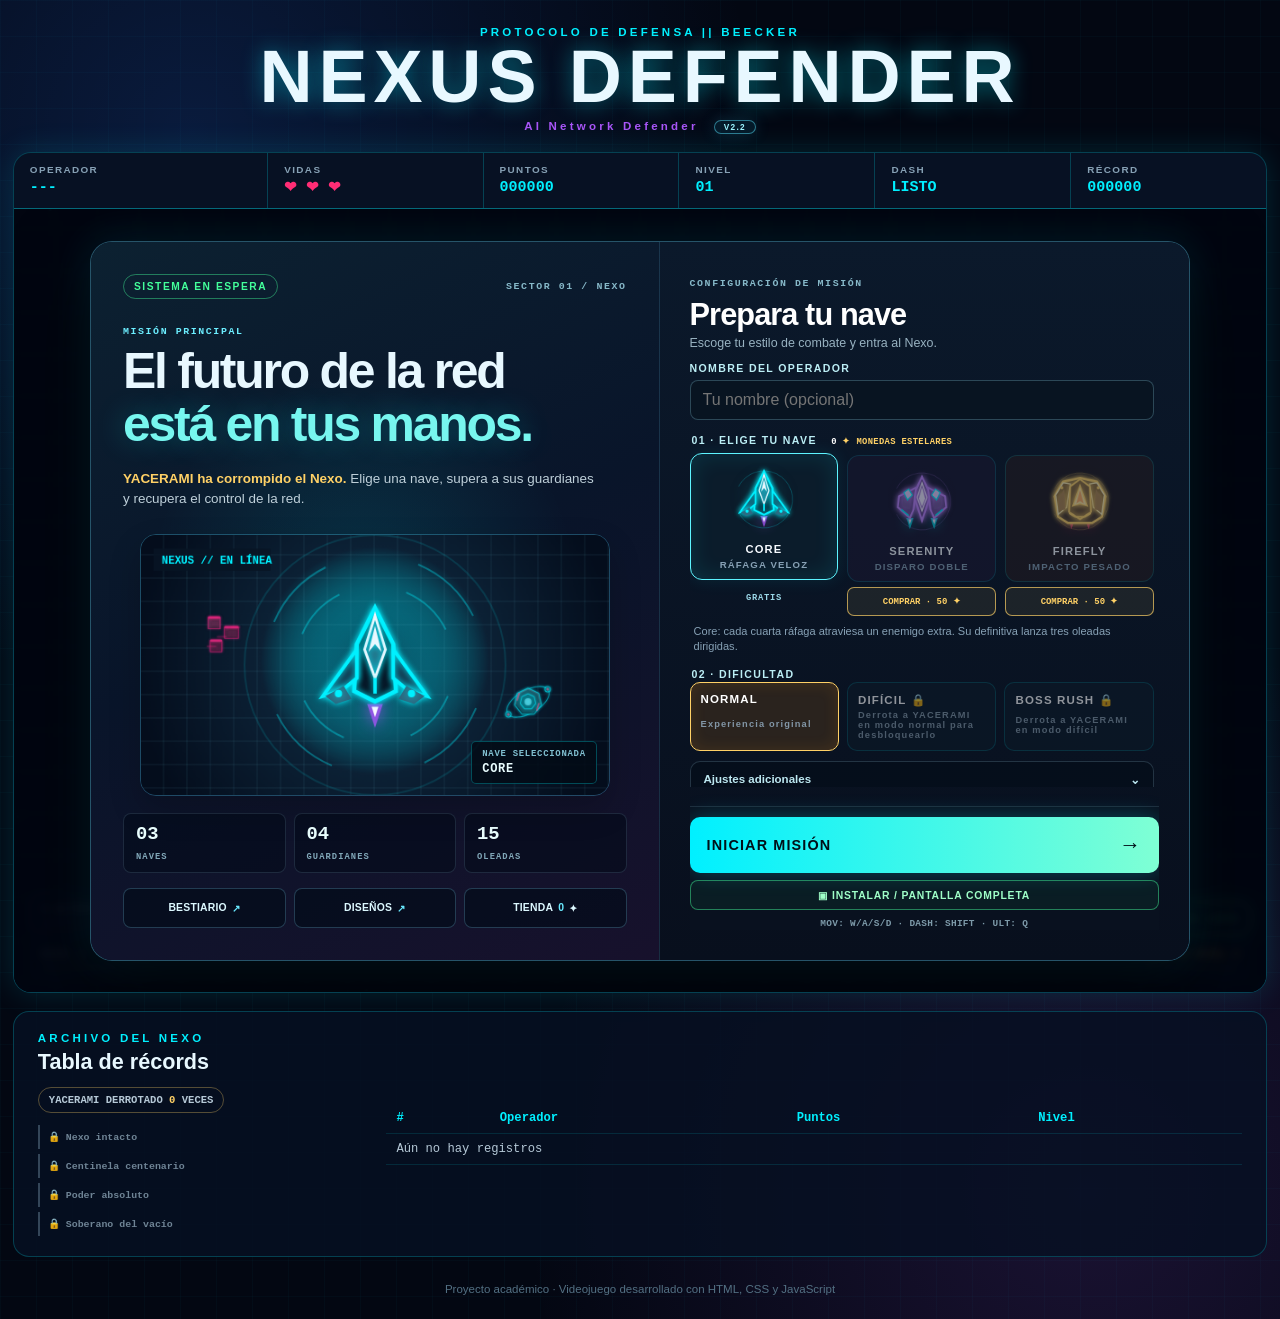
==== commit 346a09b6: "Release installable fullscreen V2.2" ====
--- a/index.html
+++ b/index.html
@@ -3,16 +3,22 @@
 <head>
   <meta charset="UTF-8">
   <meta name="viewport" content="width=device-width, initial-scale=1.0, viewport-fit=cover">
-  <meta name="description" content="Nexus Defender V2.1, videojuego web de defensa de redes.">
-  <title>Nexus Defender V2.1</title>
-  <link rel="stylesheet" href="css/styles.css?v=2.1.1">
+  <meta name="description" content="Nexus Defender V2.2, videojuego web de defensa de redes instalable.">
+  <meta name="theme-color" content="#071123">
+  <meta name="apple-mobile-web-app-capable" content="yes">
+  <meta name="apple-mobile-web-app-status-bar-style" content="black-translucent">
+  <meta name="apple-mobile-web-app-title" content="Nexus Defender">
+  <title>Nexus Defender V2.2</title>
+  <link rel="manifest" href="manifest.webmanifest?v=2.2">
+  <link rel="icon" href="icons/nexus-defender.svg" type="image/svg+xml">
+  <link rel="stylesheet" href="css/styles.css?v=2.2">
 </head>
 <body>
   <main class="game-shell">
     <header class="brand" aria-label="Título del juego">
       <p class="eyebrow">PROTOCOLO DE DEFENSA || BEECKER</p>
       <h1>NEXUS DEFENDER</h1>
-      <p class="subtitle">AI Network Defender <span class="version-badge">V2.1</span></p>
+      <p class="subtitle">AI Network Defender <span class="version-badge">V2.2</span></p>
     </header>
 
     <section class="game-panel" aria-label="Videojuego Nexus Defender">
@@ -115,7 +121,12 @@
                 </div>
               </details>
               </div>
-              <div class="menu-actions"><button class="primary-button" type="submit">INICIAR MISIÓN <span>→</span></button><small id="keyHint">WASD / FLECHAS · DASH: SHIFT · ULTIMATE: Q</small></div>
+              <div class="menu-actions">
+                <button class="primary-button" type="submit">INICIAR MISIÓN <span>→</span></button>
+                <button class="secondary-button app-install-button" id="installAppButton" type="button">▣ INSTALAR / PANTALLA COMPLETA</button>
+                <small class="app-install-message" id="appInstallMessage" role="status" aria-live="polite"></small>
+                <small id="keyHint">WASD / FLECHAS · DASH: SHIFT · ULTIMATE: Q</small>
+              </div>
               </form>
             </div>
           </div>
@@ -294,6 +305,6 @@
   <script src="js/cosmetic-art.js?v=1.8"></script>
   <script src="js/audio-system.js?v=1.6"></script>
   <script src="js/game-rules.js?v=1.5"></script>
-  <script src="js/game.js?v=2.1.1"></script>
+  <script src="js/game.js?v=2.2"></script>
 </body>
 </html>
--- a/css/styles.css
+++ b/css/styles.css
@@ -231,6 +231,11 @@
 .menu-actions .primary-button { display: flex; align-items: center; justify-content: space-between; margin: 0; padding: 15px 17px; border-radius: 10px; font-size: .9rem; }
 .menu-actions .primary-button span { font-size: 1.35rem; }
 .menu-actions small { display: block; margin-top: 8px; color: #7d9aa9; text-align: center; font: 700 .59rem Consolas, monospace; letter-spacing: .03em; }
+.menu-actions .app-install-button { width: 100%; margin-top: 7px; padding: 8px 10px; border-color: rgba(67, 255, 155, .45); color: #9fffc8; background: rgba(20, 92, 66, .16); font-size: .65rem; }
+.menu-actions .app-install-button:hover, .menu-actions .app-install-button:focus-visible { border-color: #43ff9b; background: rgba(67, 255, 155, .12); }
+.menu-actions .app-install-button:disabled { cursor: default; opacity: .72; }
+.menu-actions .app-install-message { min-height: 0; margin-top: 4px; color: #ffd166; font-size: .52rem; line-height: 1.3; }
+.menu-actions .app-install-message:empty { display: none; }
 
 @media (max-width: 900px) {
   #startScreen { position: fixed; inset: 0; z-index: 30; display: none; padding: 14px; overflow-y: auto; background: #040b19; }
@@ -1364,7 +1369,7 @@
   .menu-panel-heading h3 { margin: 2px 0; font-size: 1.05rem; }
   .menu-panel-heading p { display: none; }
   #startForm { max-height: none; overflow: hidden; }
-  .menu-fields { gap: 5px; overflow-y: auto; padding-right: 3px; }
+  .menu-fields { flex: 1 1 auto; min-height: 0; max-height: none; gap: 5px; overflow-y: auto; padding-right: 3px; }
   .menu-name-field { gap: 2px; }
   .menu-name-field label, #startForm legend { font-size: .5rem; }
   .menu-name-field input { padding: 5px 8px; font-size: .68rem; }
@@ -1384,7 +1389,9 @@
   .menu-actions { margin-top: 4px; padding-top: 4px; }
   .menu-actions .primary-button { padding: 7px 11px; font-size: .68rem; }
   .menu-actions .primary-button span { font-size: .9rem; }
+  .menu-actions .app-install-button { margin-top: 3px; padding: 4px 7px; font-size: .49rem; }
   .menu-actions small { display: none; }
+  .menu-actions .app-install-message:not(:empty) { display: block; margin-top: 2px; font-size: .42rem; }
 
   /* Arena a pantalla completa: HUD y controles flotan encima del Canvas. */
   body.mobile-session .game-shell,
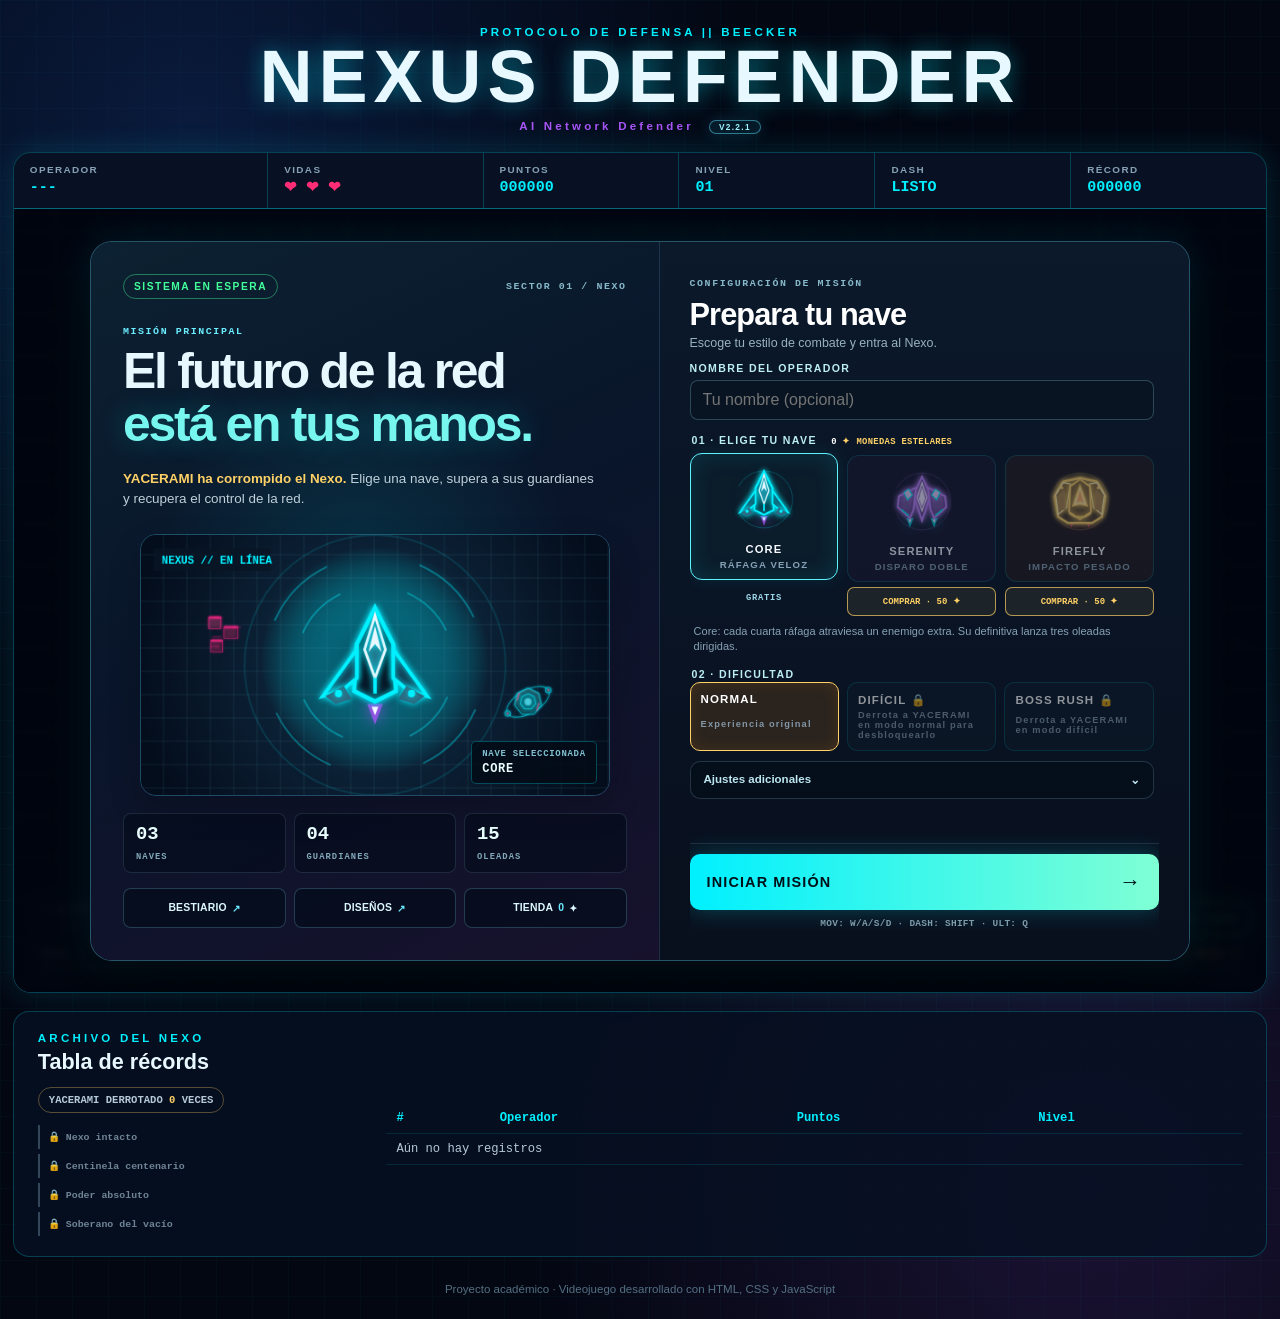
==== commit ad7bd80b: "Simplify mobile fullscreen launch" ====
--- a/index.html
+++ b/index.html
@@ -3,22 +3,22 @@
 <head>
   <meta charset="UTF-8">
   <meta name="viewport" content="width=device-width, initial-scale=1.0, viewport-fit=cover">
-  <meta name="description" content="Nexus Defender V2.2, videojuego web de defensa de redes instalable.">
+  <meta name="description" content="Nexus Defender V2.2.1, videojuego web de defensa de redes.">
   <meta name="theme-color" content="#071123">
   <meta name="apple-mobile-web-app-capable" content="yes">
   <meta name="apple-mobile-web-app-status-bar-style" content="black-translucent">
   <meta name="apple-mobile-web-app-title" content="Nexus Defender">
-  <title>Nexus Defender V2.2</title>
-  <link rel="manifest" href="manifest.webmanifest?v=2.2">
+  <title>Nexus Defender V2.2.1</title>
+  <link rel="manifest" href="manifest.webmanifest?v=2.2.1">
   <link rel="icon" href="icons/nexus-defender.svg" type="image/svg+xml">
-  <link rel="stylesheet" href="css/styles.css?v=2.2">
+  <link rel="stylesheet" href="css/styles.css?v=2.2.1">
 </head>
 <body>
   <main class="game-shell">
     <header class="brand" aria-label="Título del juego">
       <p class="eyebrow">PROTOCOLO DE DEFENSA || BEECKER</p>
       <h1>NEXUS DEFENDER</h1>
-      <p class="subtitle">AI Network Defender <span class="version-badge">V2.2</span></p>
+      <p class="subtitle">AI Network Defender <span class="version-badge">V2.2.1</span></p>
     </header>
 
     <section class="game-panel" aria-label="Videojuego Nexus Defender">
@@ -123,8 +123,6 @@
               </div>
               <div class="menu-actions">
                 <button class="primary-button" type="submit">INICIAR MISIÓN <span>→</span></button>
-                <button class="secondary-button app-install-button" id="installAppButton" type="button">▣ INSTALAR / PANTALLA COMPLETA</button>
-                <small class="app-install-message" id="appInstallMessage" role="status" aria-live="polite"></small>
                 <small id="keyHint">WASD / FLECHAS · DASH: SHIFT · ULTIMATE: Q</small>
               </div>
               </form>
@@ -305,6 +303,6 @@
   <script src="js/cosmetic-art.js?v=1.8"></script>
   <script src="js/audio-system.js?v=1.6"></script>
   <script src="js/game-rules.js?v=1.5"></script>
-  <script src="js/game.js?v=2.2"></script>
+  <script src="js/game.js?v=2.2.1"></script>
 </body>
 </html>
--- a/css/styles.css
+++ b/css/styles.css
@@ -231,11 +231,6 @@
 .menu-actions .primary-button { display: flex; align-items: center; justify-content: space-between; margin: 0; padding: 15px 17px; border-radius: 10px; font-size: .9rem; }
 .menu-actions .primary-button span { font-size: 1.35rem; }
 .menu-actions small { display: block; margin-top: 8px; color: #7d9aa9; text-align: center; font: 700 .59rem Consolas, monospace; letter-spacing: .03em; }
-.menu-actions .app-install-button { width: 100%; margin-top: 7px; padding: 8px 10px; border-color: rgba(67, 255, 155, .45); color: #9fffc8; background: rgba(20, 92, 66, .16); font-size: .65rem; }
-.menu-actions .app-install-button:hover, .menu-actions .app-install-button:focus-visible { border-color: #43ff9b; background: rgba(67, 255, 155, .12); }
-.menu-actions .app-install-button:disabled { cursor: default; opacity: .72; }
-.menu-actions .app-install-message { min-height: 0; margin-top: 4px; color: #ffd166; font-size: .52rem; line-height: 1.3; }
-.menu-actions .app-install-message:empty { display: none; }
 
 @media (max-width: 900px) {
   #startScreen { position: fixed; inset: 0; z-index: 30; display: none; padding: 14px; overflow-y: auto; background: #040b19; }
@@ -1389,9 +1384,7 @@
   .menu-actions { margin-top: 4px; padding-top: 4px; }
   .menu-actions .primary-button { padding: 7px 11px; font-size: .68rem; }
   .menu-actions .primary-button span { font-size: .9rem; }
-  .menu-actions .app-install-button { margin-top: 3px; padding: 4px 7px; font-size: .49rem; }
   .menu-actions small { display: none; }
-  .menu-actions .app-install-message:not(:empty) { display: block; margin-top: 2px; font-size: .42rem; }
 
   /* Arena a pantalla completa: HUD y controles flotan encima del Canvas. */
   body.mobile-session .game-shell,
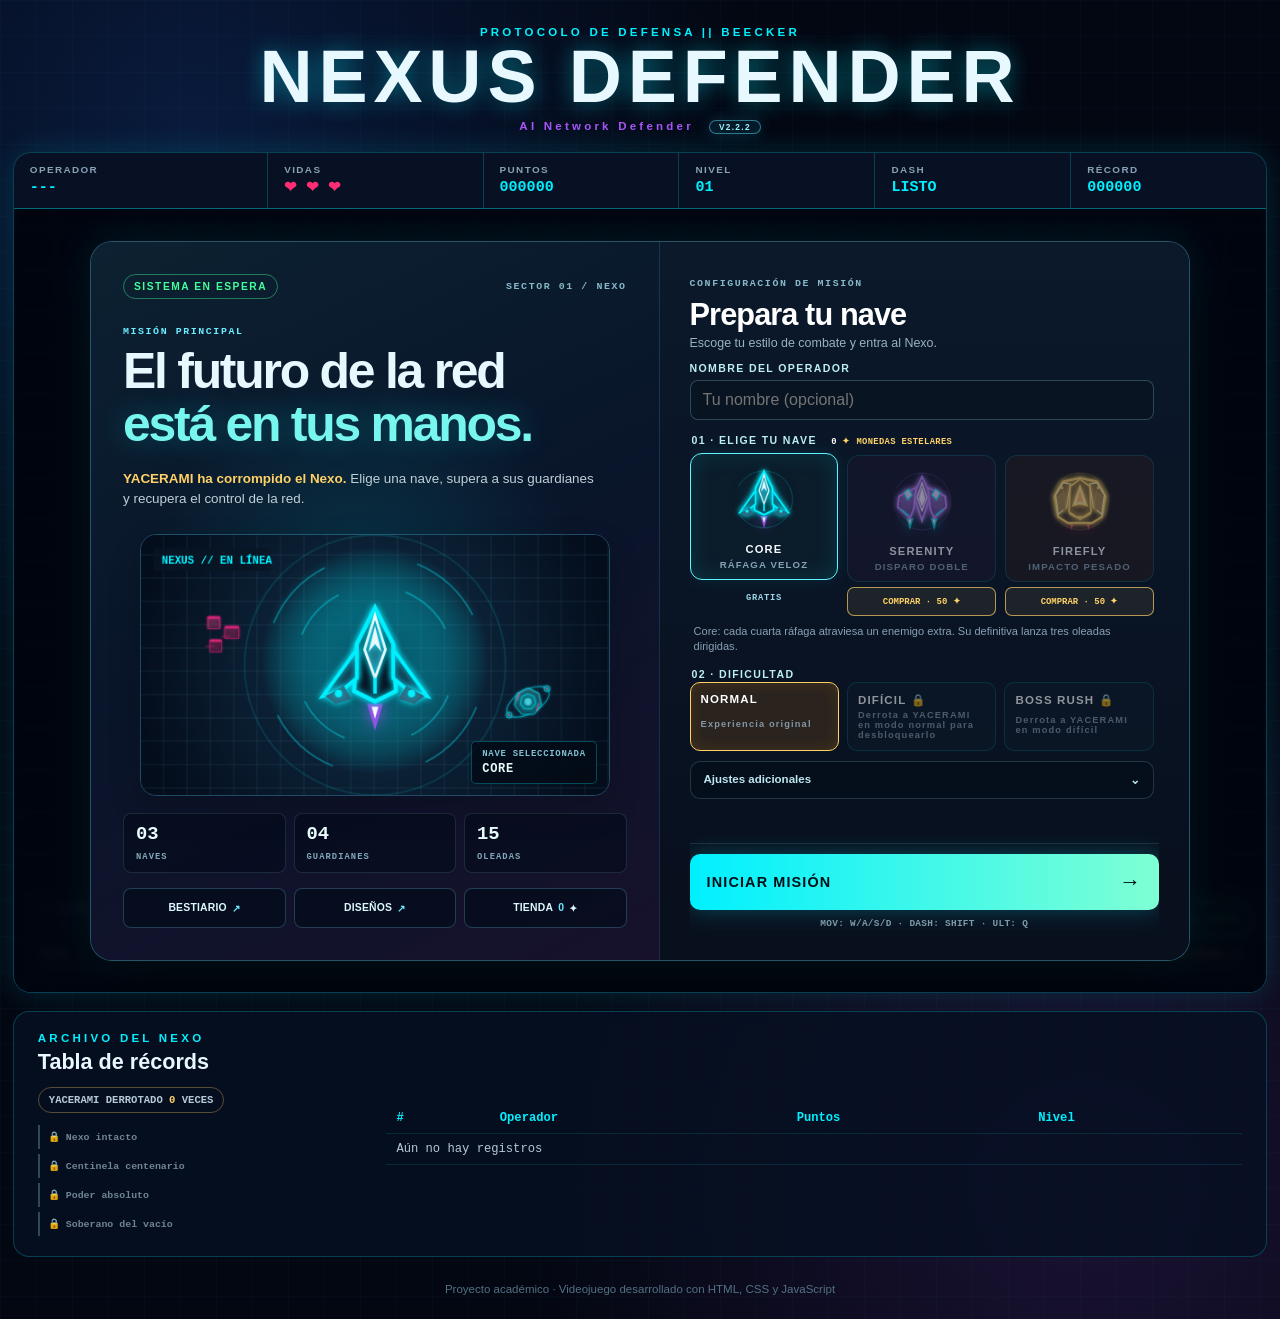
==== commit 00622de5: "Match mobile and desktop difficulty menu" ====
--- a/index.html
+++ b/index.html
@@ -3,22 +3,22 @@
 <head>
   <meta charset="UTF-8">
   <meta name="viewport" content="width=device-width, initial-scale=1.0, viewport-fit=cover">
-  <meta name="description" content="Nexus Defender V2.2.1, videojuego web de defensa de redes.">
+  <meta name="description" content="Nexus Defender V2.2.2, videojuego web de defensa de redes.">
   <meta name="theme-color" content="#071123">
   <meta name="apple-mobile-web-app-capable" content="yes">
   <meta name="apple-mobile-web-app-status-bar-style" content="black-translucent">
   <meta name="apple-mobile-web-app-title" content="Nexus Defender">
-  <title>Nexus Defender V2.2.1</title>
-  <link rel="manifest" href="manifest.webmanifest?v=2.2.1">
+  <title>Nexus Defender V2.2.2</title>
+  <link rel="manifest" href="manifest.webmanifest?v=2.2.2">
   <link rel="icon" href="icons/nexus-defender.svg" type="image/svg+xml">
-  <link rel="stylesheet" href="css/styles.css?v=2.2.1">
+  <link rel="stylesheet" href="css/styles.css?v=2.2.2">
 </head>
 <body>
   <main class="game-shell">
     <header class="brand" aria-label="Título del juego">
       <p class="eyebrow">PROTOCOLO DE DEFENSA || BEECKER</p>
       <h1>NEXUS DEFENDER</h1>
-      <p class="subtitle">AI Network Defender <span class="version-badge">V2.2.1</span></p>
+      <p class="subtitle">AI Network Defender <span class="version-badge">V2.2.2</span></p>
     </header>
 
     <section class="game-panel" aria-label="Videojuego Nexus Defender">
@@ -303,6 +303,6 @@
   <script src="js/cosmetic-art.js?v=1.8"></script>
   <script src="js/audio-system.js?v=1.6"></script>
   <script src="js/game-rules.js?v=1.5"></script>
-  <script src="js/game.js?v=2.2.1"></script>
+  <script src="js/game.js?v=2.2.2"></script>
 </body>
 </html>
--- a/css/styles.css
+++ b/css/styles.css
@@ -1362,7 +1362,7 @@
   .menu-links .secondary-button { min-height: 27px; padding: 3px; font-size: .48rem; }
   .menu-panel-heading { margin-bottom: 3px; }
   .menu-panel-heading h3 { margin: 2px 0; font-size: 1.05rem; }
-  .menu-panel-heading p { display: none; }
+  .menu-panel-heading p { display: block; font-size: .52rem; }
   #startForm { max-height: none; overflow: hidden; }
   .menu-fields { flex: 1 1 auto; min-height: 0; max-height: none; gap: 5px; overflow-y: auto; padding-right: 3px; }
   .menu-name-field { gap: 2px; }
@@ -1375,10 +1375,10 @@
   #startForm .skin-role, .ship-card .ship-state, .ship-unlock { font-size: .43rem; }
   .ship-card .ship-state, .ship-unlock { min-height: 0; padding: 2px; }
   #startForm .skin-description, .ship-purchase-message { margin: 2px 2px 0; min-height: 0; font-size: .49rem; }
-  #startForm .mode-selector { gap: 4px; }
-  #startForm .mode-selector label { padding: 4px; }
+  #startForm .mode-selector { grid-template-columns: repeat(3, minmax(0, 1fr)); gap: 4px; }
+  #startForm .mode-selector label { align-content: center; min-height: 38px; padding: 4px; }
   #startForm .mode-selector span { font-size: .54rem; }
-  #startForm .mode-selector small { display: none; }
+  #startForm .mode-selector small { display: block; font-size: .43rem; line-height: 1.15; }
   .menu-advanced summary { padding: 5px 8px; font-size: .53rem; }
   .menu-advanced-content { gap: 4px; padding: 0 7px 6px; }
   .menu-actions { margin-top: 4px; padding-top: 4px; }
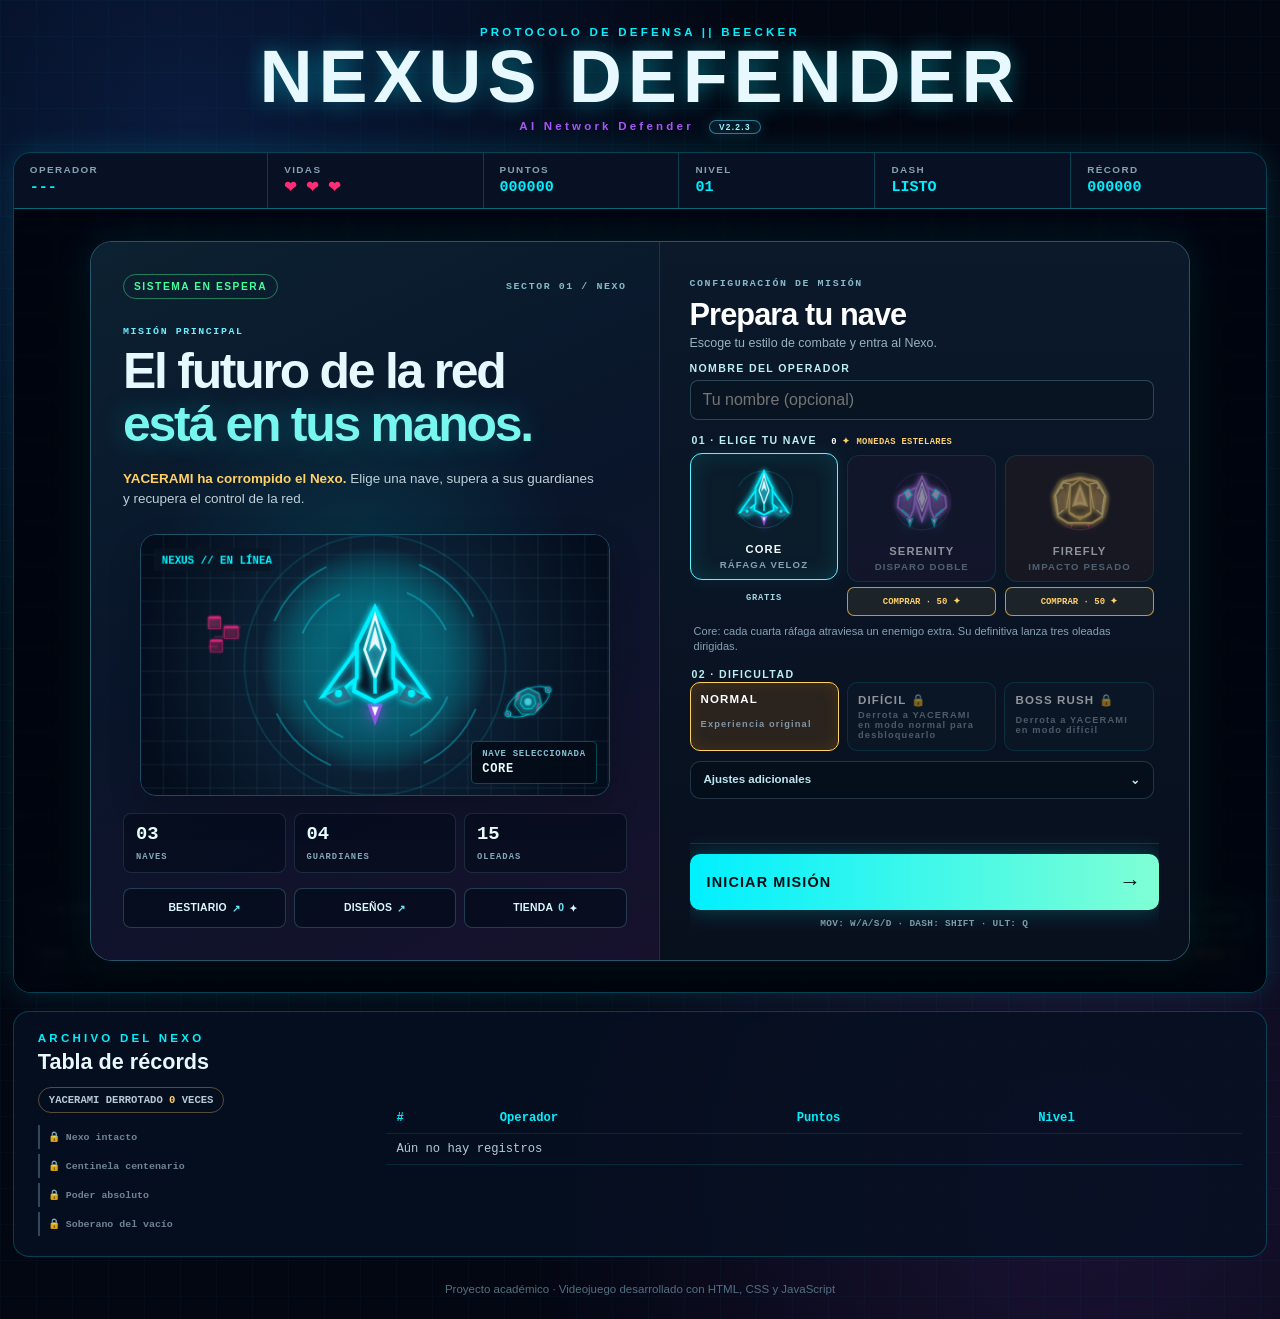
==== commit 787e4715: "Keep mobile aim direction after release" ====
--- a/index.html
+++ b/index.html
@@ -3,22 +3,22 @@
 <head>
   <meta charset="UTF-8">
   <meta name="viewport" content="width=device-width, initial-scale=1.0, viewport-fit=cover">
-  <meta name="description" content="Nexus Defender V2.2.2, videojuego web de defensa de redes.">
+  <meta name="description" content="Nexus Defender V2.2.3, videojuego web de defensa de redes.">
   <meta name="theme-color" content="#071123">
   <meta name="apple-mobile-web-app-capable" content="yes">
   <meta name="apple-mobile-web-app-status-bar-style" content="black-translucent">
   <meta name="apple-mobile-web-app-title" content="Nexus Defender">
-  <title>Nexus Defender V2.2.2</title>
-  <link rel="manifest" href="manifest.webmanifest?v=2.2.2">
+  <title>Nexus Defender V2.2.3</title>
+  <link rel="manifest" href="manifest.webmanifest?v=2.2.3">
   <link rel="icon" href="icons/nexus-defender.svg" type="image/svg+xml">
-  <link rel="stylesheet" href="css/styles.css?v=2.2.2">
+  <link rel="stylesheet" href="css/styles.css?v=2.2.3">
 </head>
 <body>
   <main class="game-shell">
     <header class="brand" aria-label="Título del juego">
       <p class="eyebrow">PROTOCOLO DE DEFENSA || BEECKER</p>
       <h1>NEXUS DEFENDER</h1>
-      <p class="subtitle">AI Network Defender <span class="version-badge">V2.2.2</span></p>
+      <p class="subtitle">AI Network Defender <span class="version-badge">V2.2.3</span></p>
     </header>
 
     <section class="game-panel" aria-label="Videojuego Nexus Defender">
@@ -303,6 +303,6 @@
   <script src="js/cosmetic-art.js?v=1.8"></script>
   <script src="js/audio-system.js?v=1.6"></script>
   <script src="js/game-rules.js?v=1.5"></script>
-  <script src="js/game.js?v=2.2.2"></script>
+  <script src="js/game.js?v=2.2.3"></script>
 </body>
 </html>
--- a/css/styles.css
+++ b/css/styles.css
@@ -1144,6 +1144,8 @@
 .aim-stick { color: var(--green); }
 .stick-face { position: absolute; top: 50%; left: 50%; width: 116px; height: 116px; border: 2px solid currentColor; border-radius: 50%; background: radial-gradient(circle at 34% 25%, rgba(255,255,255,.2), rgba(2,9,22,.91) 72%); box-shadow: inset 0 0 27px currentColor, 0 0 14px color-mix(in srgb, currentColor 25%, transparent); transform: translate(-50%, -50%); pointer-events: none; transition: left .12s ease, top .12s ease; }
 .touch-stick.active .stick-face { transition: none; box-shadow: inset 0 0 34px currentColor, 0 0 24px color-mix(in srgb, currentColor 45%, transparent); }
+.touch-stick.latched .stick-face { box-shadow: inset 0 0 29px currentColor, 0 0 19px color-mix(in srgb, currentColor 35%, transparent); }
+.touch-stick.latched .stick-knob { box-shadow: 0 0 23px currentColor, inset 0 0 11px currentColor; }
 .stick-face::before { content: ''; position: absolute; inset: 12px; border: 1px dashed color-mix(in srgb, currentColor 45%, transparent); border-radius: 50%; opacity: .55; }
 .stick-knob {
   position: absolute;
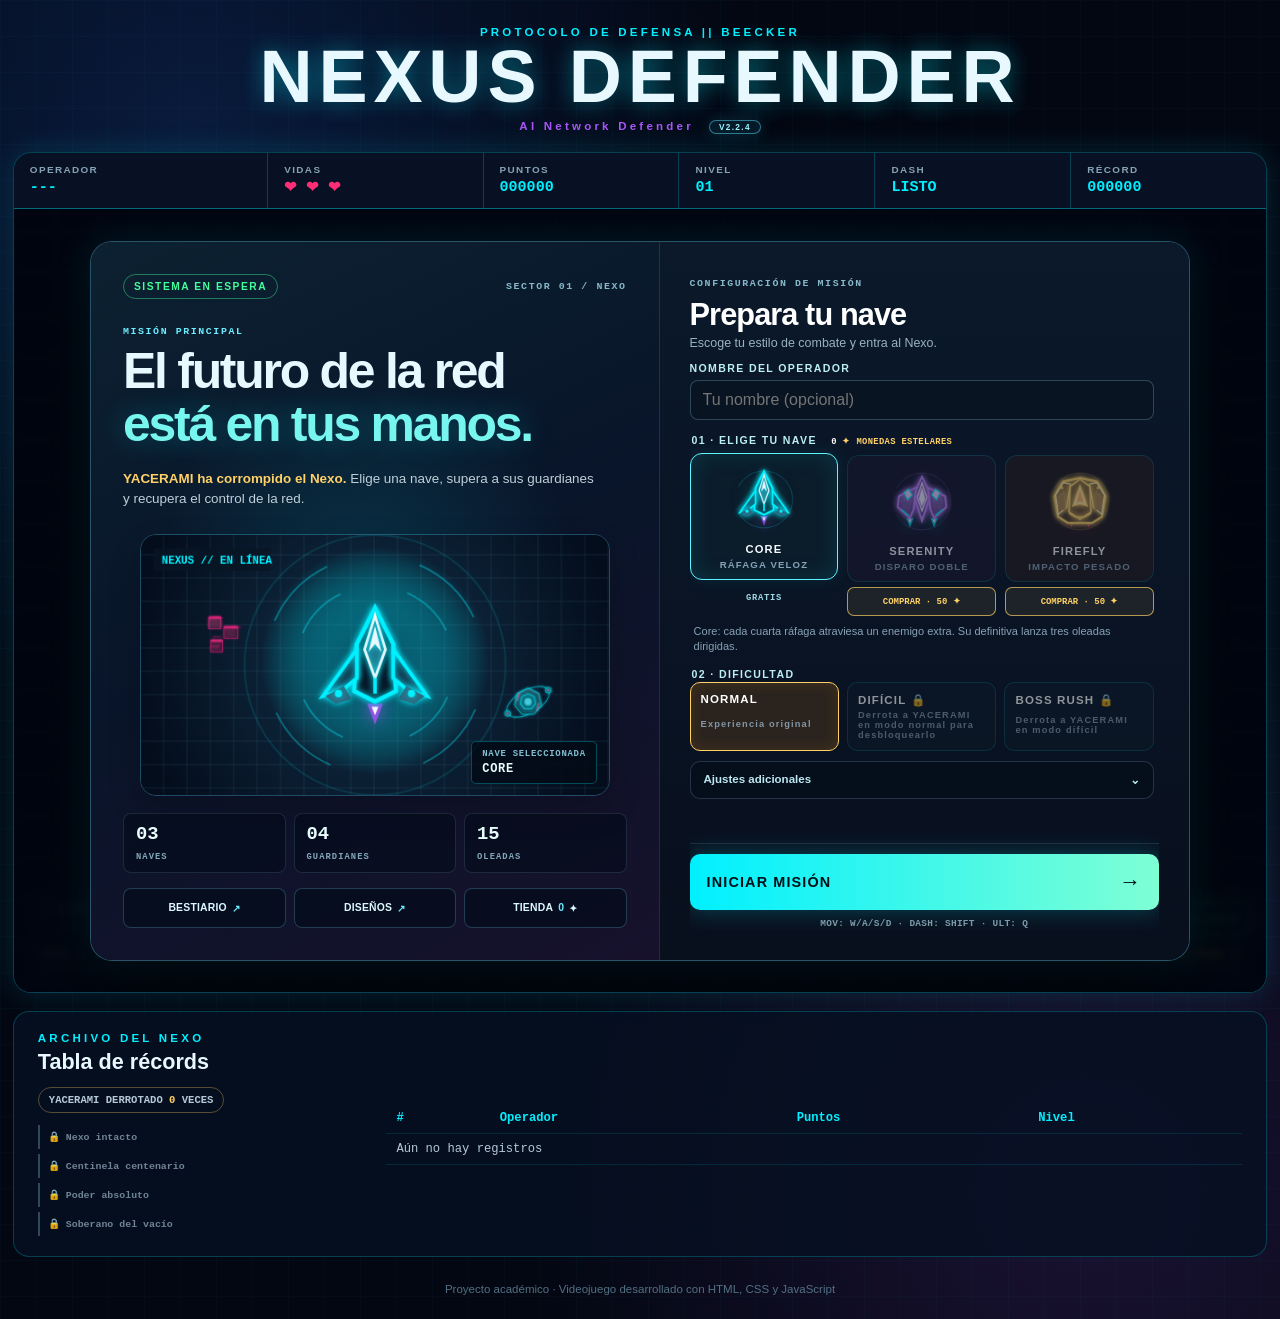
==== commit 4e306303: "Show manual aim guide on desktop" ====
--- a/index.html
+++ b/index.html
@@ -3,22 +3,22 @@
 <head>
   <meta charset="UTF-8">
   <meta name="viewport" content="width=device-width, initial-scale=1.0, viewport-fit=cover">
-  <meta name="description" content="Nexus Defender V2.2.3, videojuego web de defensa de redes.">
+  <meta name="description" content="Nexus Defender V2.2.4, videojuego web de defensa de redes.">
   <meta name="theme-color" content="#071123">
   <meta name="apple-mobile-web-app-capable" content="yes">
   <meta name="apple-mobile-web-app-status-bar-style" content="black-translucent">
   <meta name="apple-mobile-web-app-title" content="Nexus Defender">
-  <title>Nexus Defender V2.2.3</title>
-  <link rel="manifest" href="manifest.webmanifest?v=2.2.3">
+  <title>Nexus Defender V2.2.4</title>
+  <link rel="manifest" href="manifest.webmanifest?v=2.2.4">
   <link rel="icon" href="icons/nexus-defender.svg" type="image/svg+xml">
-  <link rel="stylesheet" href="css/styles.css?v=2.2.3">
+  <link rel="stylesheet" href="css/styles.css?v=2.2.4">
 </head>
 <body>
   <main class="game-shell">
     <header class="brand" aria-label="Título del juego">
       <p class="eyebrow">PROTOCOLO DE DEFENSA || BEECKER</p>
       <h1>NEXUS DEFENDER</h1>
-      <p class="subtitle">AI Network Defender <span class="version-badge">V2.2.3</span></p>
+      <p class="subtitle">AI Network Defender <span class="version-badge">V2.2.4</span></p>
     </header>
 
     <section class="game-panel" aria-label="Videojuego Nexus Defender">
@@ -303,6 +303,6 @@
   <script src="js/cosmetic-art.js?v=1.8"></script>
   <script src="js/audio-system.js?v=1.6"></script>
   <script src="js/game-rules.js?v=1.5"></script>
-  <script src="js/game.js?v=2.2.3"></script>
+  <script src="js/game.js?v=2.2.4"></script>
 </body>
 </html>
